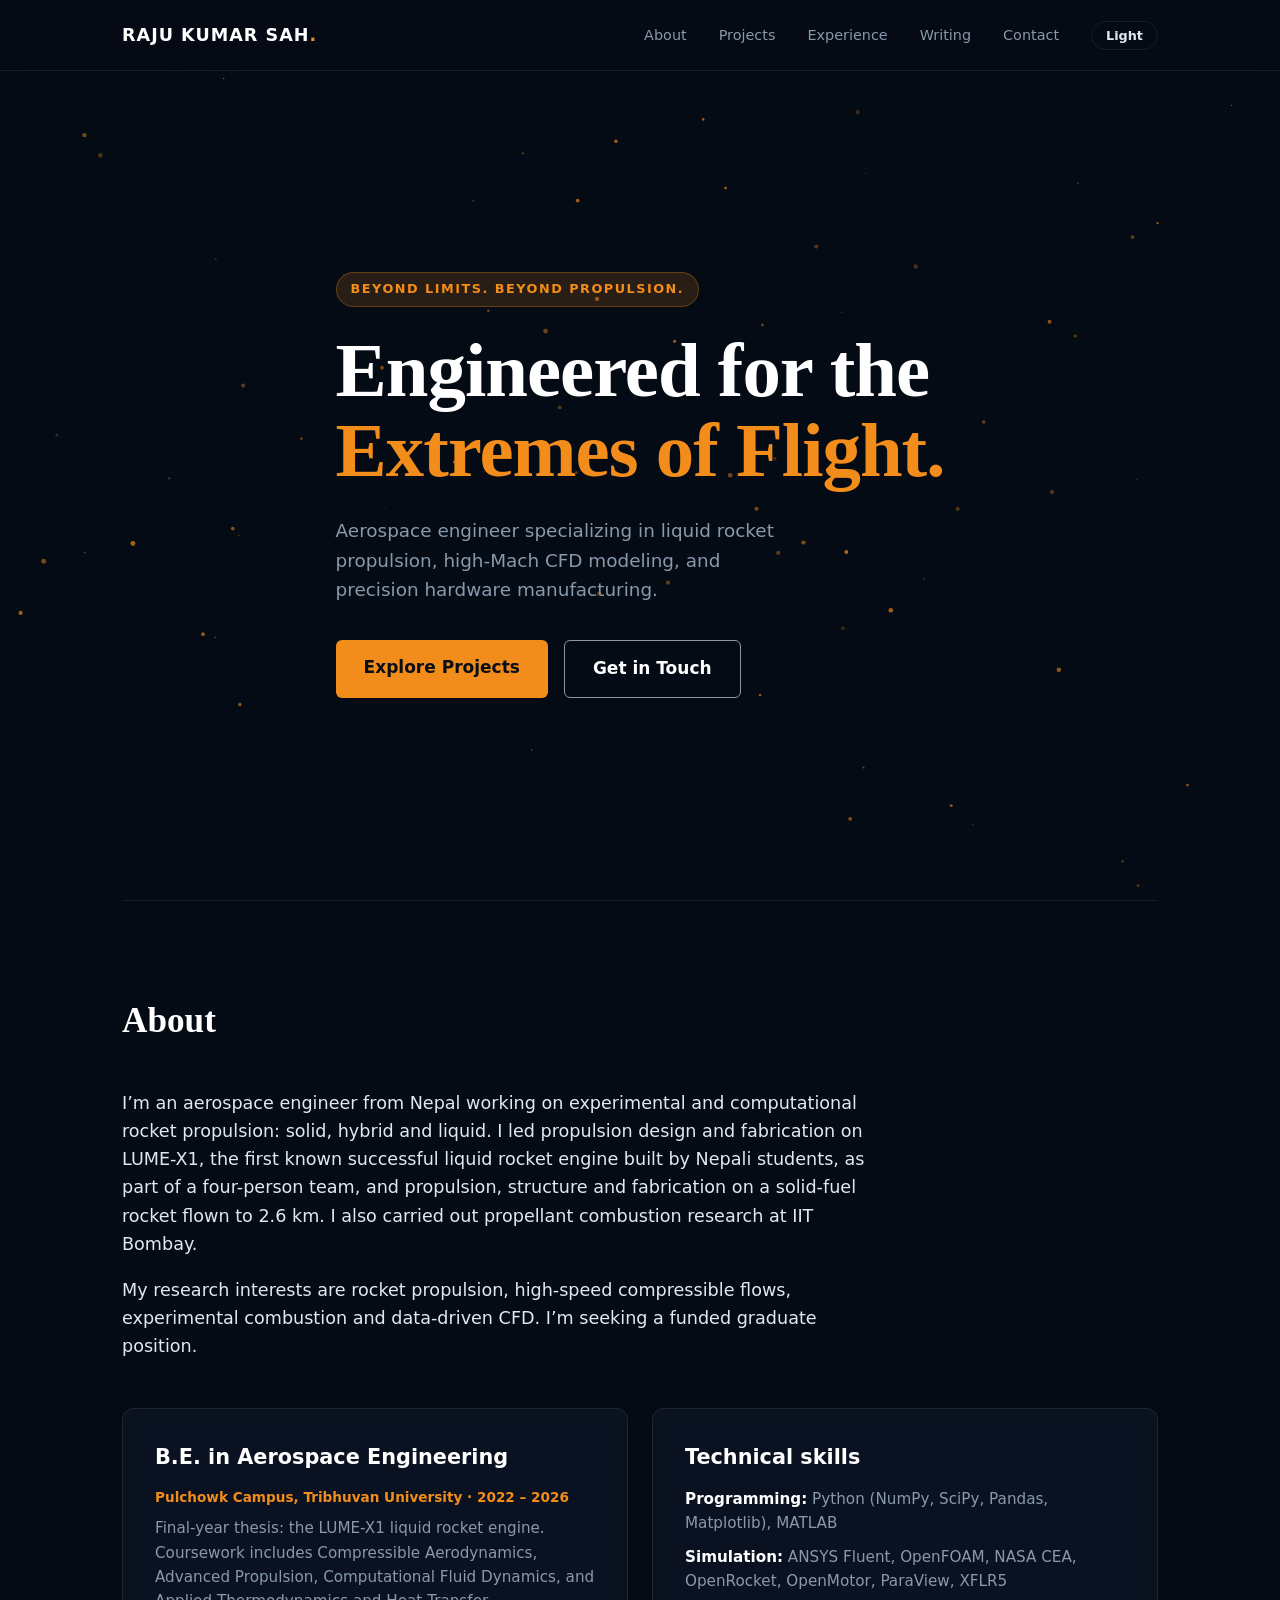
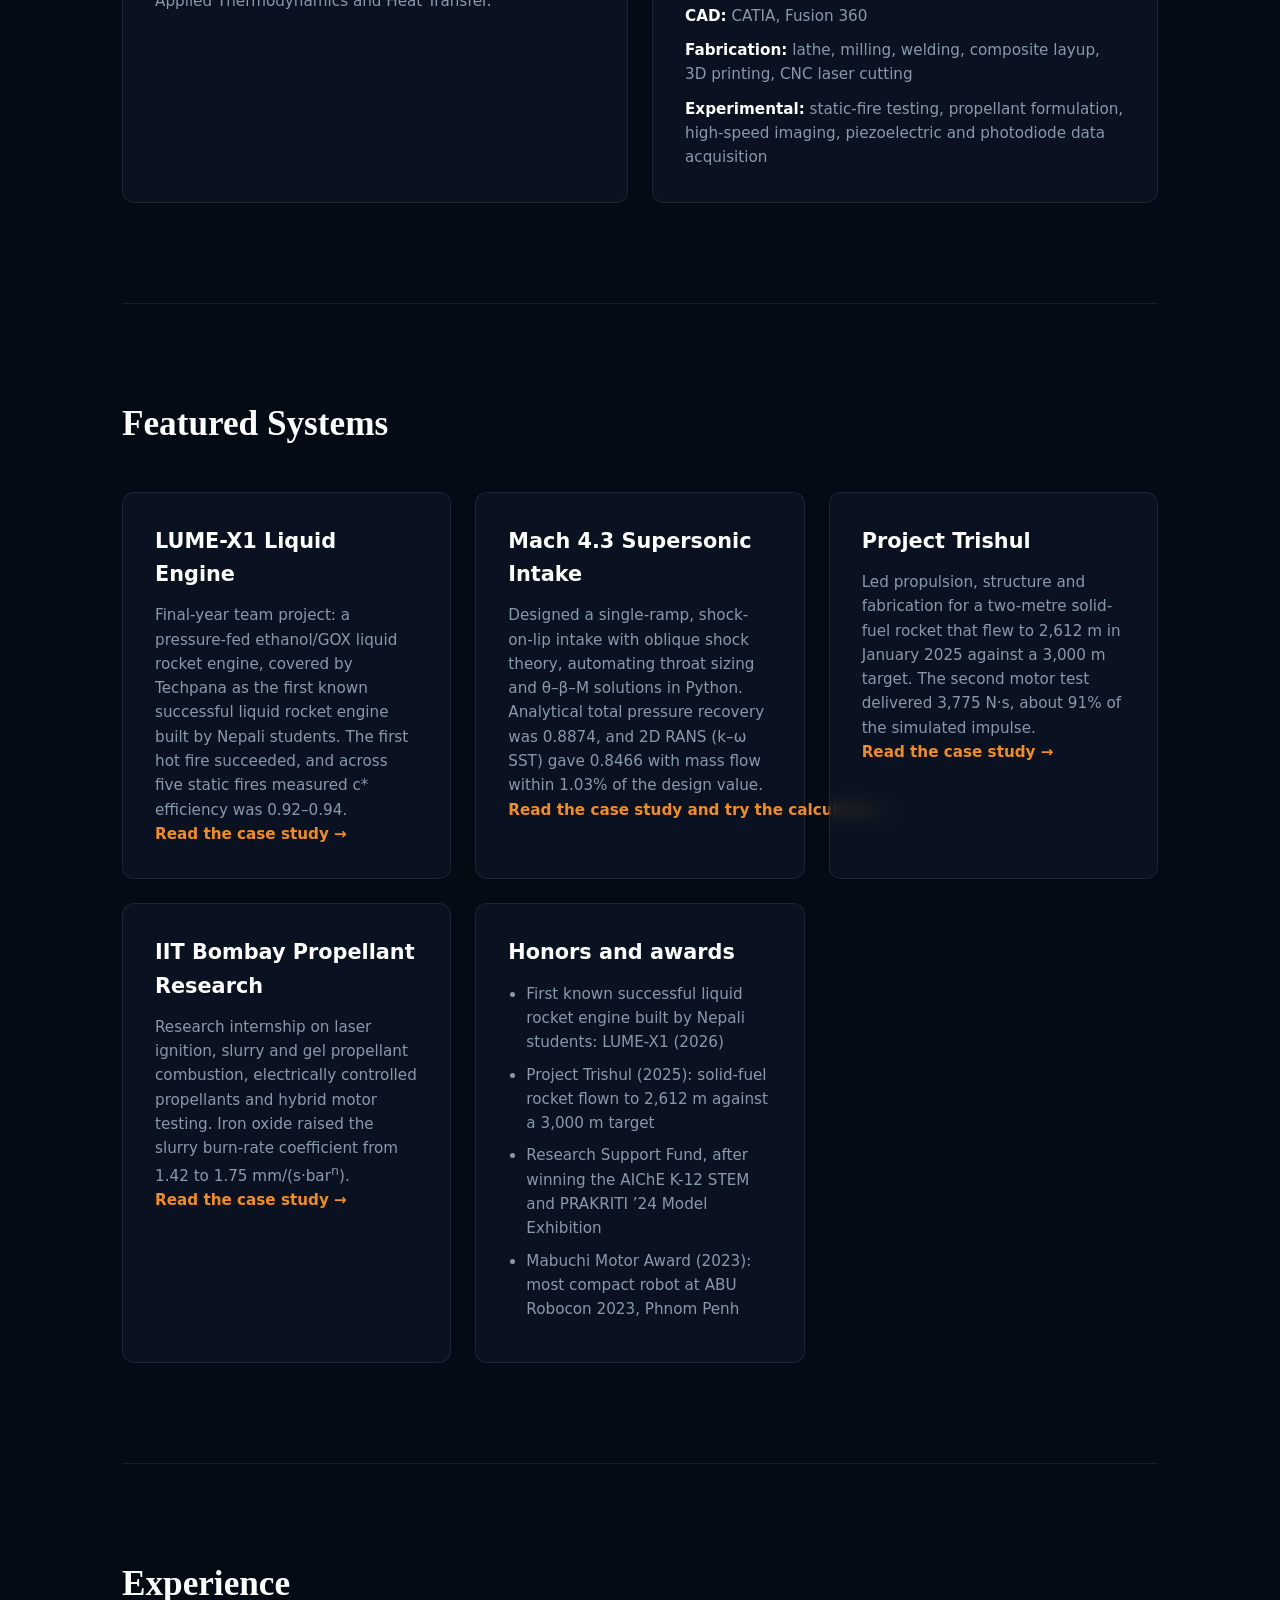
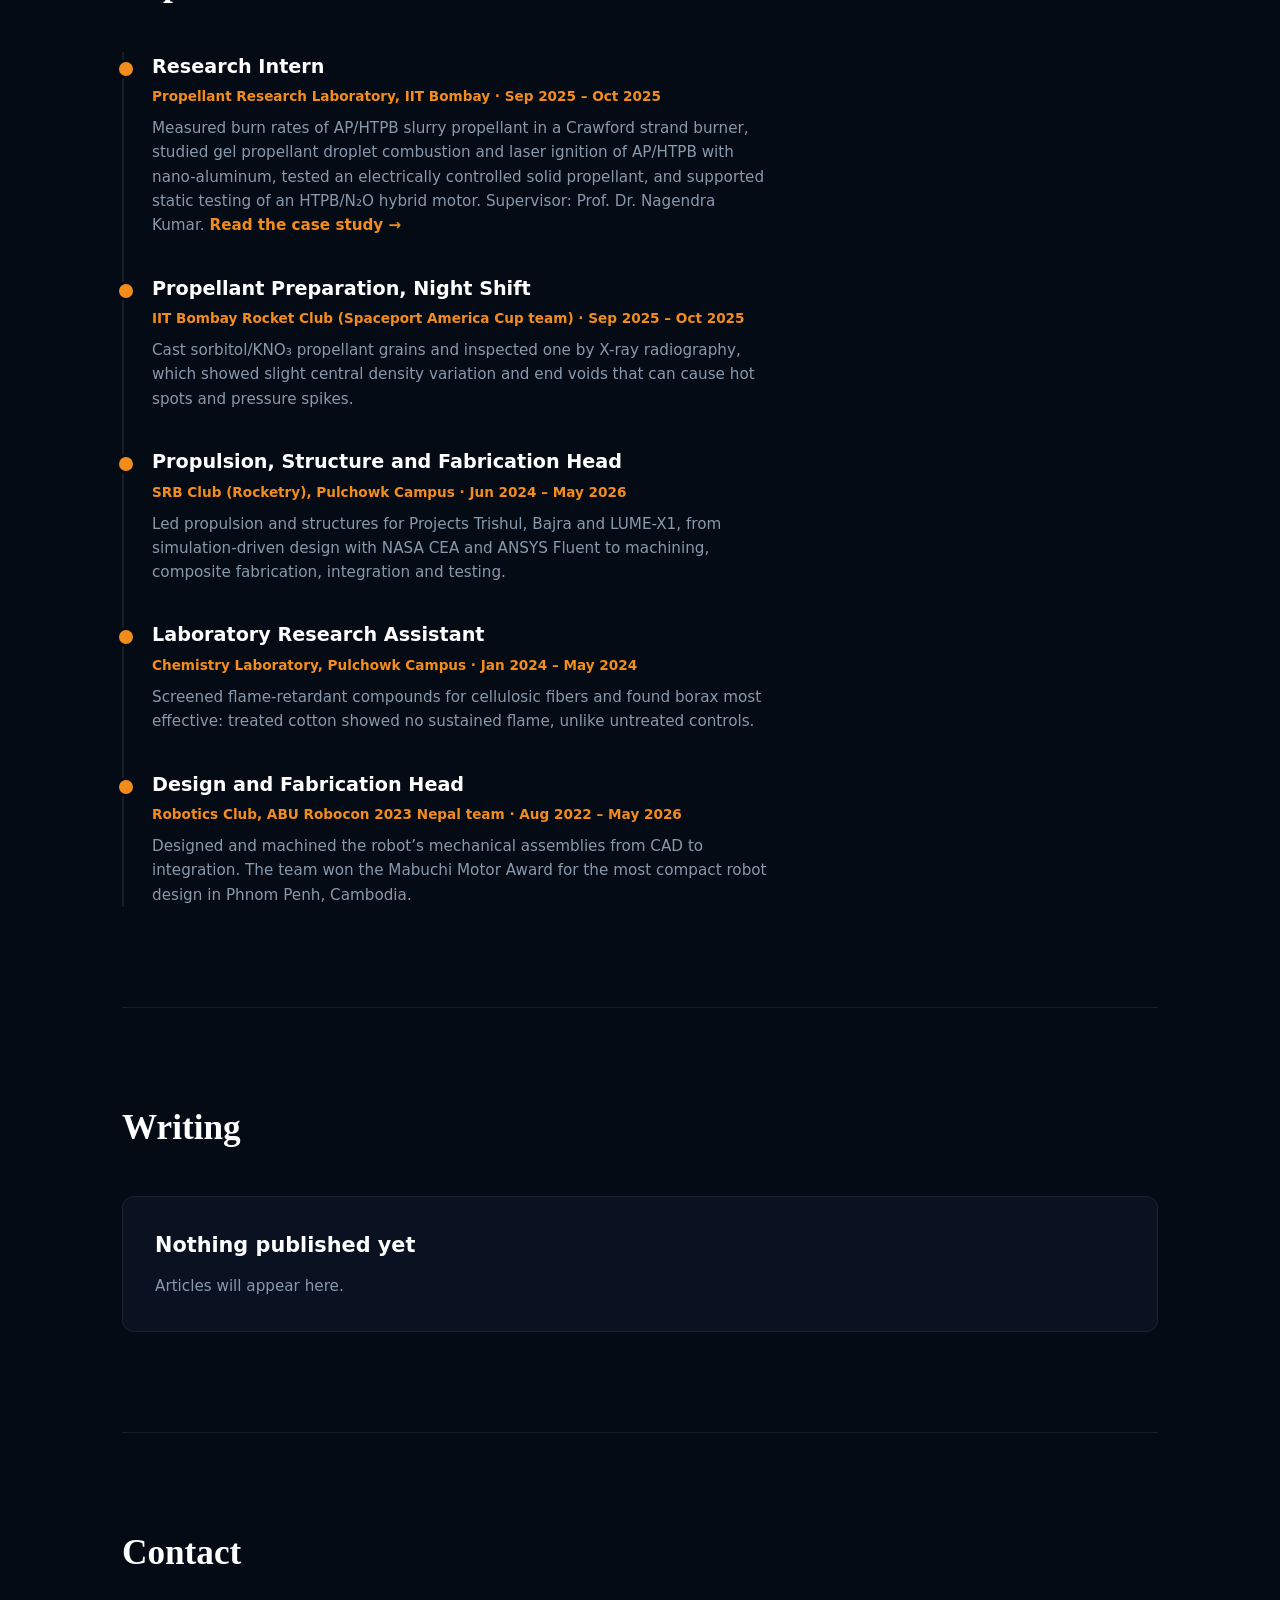
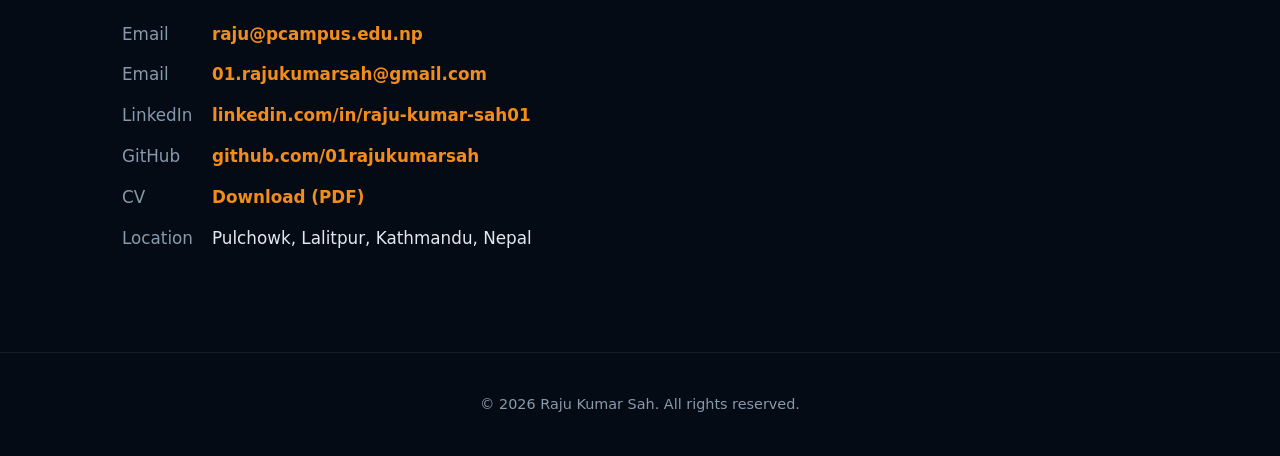
==== index.html @ 4e1aa890 "Add files via upload new files" ====
<!DOCTYPE html>
<html lang="en" data-theme="dark">
<head>
<meta charset="UTF-8">
<meta name="viewport" content="width=device-width, initial-scale=1">
<title>Raju Kumar Sah | Aerospace Engineer</title>
<link rel="icon" type="image/png" href="/faviconn.png">
<link rel="stylesheet" href="/css/style.css">
</head>
<body>

  <!-- Background Dynamic Particle/Motion Simulation Canvas -->
  <canvas id="motion-canvas"></canvas>

  <nav>
    <div class="wrap">
      <a href="#" class="logo">RAJU KUMAR SAH<span>.</span></a>
      <div class="nav-right">
        <ul class="navlinks">
          <li><a href="#about">About</a></li>
          <li><a href="#projects">Projects</a></li>
          <li><a href="#experience">Experience</a></li>
          <li><a href="#writing">Writing</a></li>
          <li><a href="#contact">Contact</a></li>
        </ul>
        <button class="theme-btn" id="theme-btn" type="button" aria-label="Switch to light mode">Light</button>
      </div>
    </div>
  </nav>

  <header class="hero">
    <div class="wrap">
      <div class="hero-content">
        <div class="badge">Beyond Limits. Beyond Propulsion.</div>
        <h1>Engineered for the <span>Extremes of Flight.</span></h1>
        <p>Aerospace engineer specializing in liquid rocket propulsion, high-Mach CFD modeling, and precision hardware manufacturing.</p>
        <div class="btn-group">
          <a href="#projects" class="btn primary">Explore Projects</a>
          <a href="#contact" class="btn outline">Get in Touch</a>
        </div>
      </div>
    </div>
  </header>

  <main class="wrap">

    <section id="about">
      <h2>About</h2>
      <div class="about-text">
        <p>I’m an aerospace engineer from Nepal working on experimental and computational rocket propulsion: solid, hybrid and liquid. I led propulsion design and fabrication on LUME-X1, the first known successful liquid rocket engine built by Nepali students, as part of a four-person team, and propulsion, structure and fabrication on a solid-fuel rocket flown to 2.6 km. I also carried out propellant combustion research at IIT Bombay.</p>
        <p>My research interests are rocket propulsion, high-speed compressible flows, experimental combustion and data-driven CFD. I’m seeking a funded graduate position.</p>
      </div>
      <div class="grid">
        <div class="card">
          <h3>B.E. in Aerospace Engineering</h3>
          <span class="meta">Pulchowk Campus, Tribhuvan University · 2022 – 2026</span>
          <p>Final-year thesis: the LUME-X1 liquid rocket engine. Coursework includes Compressible Aerodynamics, Advanced Propulsion, Computational Fluid Dynamics, and Applied Thermodynamics and Heat Transfer.</p>
        </div>
        <div class="card stack">
          <h3>Technical skills</h3>
          <p><strong>Programming:</strong> Python (NumPy, SciPy, Pandas, Matplotlib), MATLAB</p>
          <p><strong>Simulation:</strong> ANSYS Fluent, OpenFOAM, NASA CEA, OpenRocket, OpenMotor, ParaView, XFLR5</p>
          <p><strong>CAD:</strong> CATIA, Fusion 360</p>
          <p><strong>Fabrication:</strong> lathe, milling, welding, composite layup, 3D printing, CNC laser cutting</p>
          <p><strong>Experimental:</strong> static-fire testing, propellant formulation, high-speed imaging, piezoelectric and photodiode data acquisition</p>
        </div>
      </div>
    </section>

    <section id="projects">
      <h2>Featured Systems</h2>
      <div class="grid">
        <div class="card">
          <h3>LUME-X1 Liquid Engine</h3>
          <p>Final-year team project: a pressure-fed ethanol/GOX liquid rocket engine, covered by Techpana as the first known successful liquid rocket engine built by Nepali students. The first hot fire succeeded, and across five static fires measured c* efficiency was 0.92–0.94. <a class="more" href="/work/lume-x1.html">Read the case study →</a></p>
        </div>
        <div class="card">
          <h3>Mach 4.3 Supersonic Intake</h3>
          <p>Designed a single-ramp, shock-on-lip intake with oblique shock theory, automating throat sizing and θ–β–M solutions in Python. Analytical total pressure recovery was 0.8874, and 2D RANS (k–ω SST) gave 0.8466 with mass flow within 1.03% of the design value. <a class="more" href="/work/mach43-intake.html">Read the case study and try the calculator →</a></p>
        </div>
        <div class="card">
          <h3>Project Trishul</h3>
          <p>Led propulsion, structure and fabrication for a two-metre solid-fuel rocket that flew to 2,612 m in January 2025 against a 3,000 m target. The second motor test delivered 3,775 N·s, about 91% of the simulated impulse. <a class="more" href="/work/trishul.html">Read the case study →</a></p>
        </div>
        <div class="card">
          <h3>IIT Bombay Propellant Research</h3>
          <p>Research internship on laser ignition, slurry and gel propellant combustion, electrically controlled propellants and hybrid motor testing. Iron oxide raised the slurry burn-rate coefficient from 1.42 to 1.75 mm/(s·bar<sup>n</sup>). <a class="more" href="/work/iit-bombay.html">Read the case study →</a></p>
        </div>
        <div class="card">
          <h3>Honors and awards</h3>
          <ul class="award-list">
            <li>First known successful liquid rocket engine built by Nepali students: LUME-X1 (2026)</li>
            <li>Project Trishul (2025): solid-fuel rocket flown to 2,612 m against a 3,000 m target</li>
            <li>Research Support Fund, after winning the AIChE K-12 STEM and PRAKRITI ’24 Model Exhibition</li>
            <li>Mabuchi Motor Award (2023): most compact robot at ABU Robocon 2023, Phnom Penh</li>
          </ul>
        </div>
      </div>
    </section>

    <section id="experience">
      <h2>Experience</h2>
      <ul class="timeline">
        <li>
          <h3>Research Intern</h3>
          <span class="meta">Propellant Research Laboratory, IIT Bombay · Sep 2025 – Oct 2025</span>
          <p>Measured burn rates of AP/HTPB slurry propellant in a Crawford strand burner, studied gel propellant droplet combustion and laser ignition of AP/HTPB with nano-aluminum, tested an electrically controlled solid propellant, and supported static testing of an HTPB/N₂O hybrid motor. Supervisor: Prof. Dr. Nagendra Kumar. <a class="more" href="/work/iit-bombay.html">Read the case study →</a></p>
        </li>
        <li>
          <h3>Propellant Preparation, Night Shift</h3>
          <span class="meta">IIT Bombay Rocket Club (Spaceport America Cup team) · Sep 2025 – Oct 2025</span>
          <p>Cast sorbitol/KNO₃ propellant grains and inspected one by X-ray radiography, which showed slight central density variation and end voids that can cause hot spots and pressure spikes.</p>
        </li>
        <li>
          <h3>Propulsion, Structure and Fabrication Head</h3>
          <span class="meta">SRB Club (Rocketry), Pulchowk Campus · Jun 2024 – May 2026</span>
          <p>Led propulsion and structures for Projects Trishul, Bajra and LUME-X1, from simulation-driven design with NASA CEA and ANSYS Fluent to machining, composite fabrication, integration and testing.</p>
        </li>
        <li>
          <h3>Laboratory Research Assistant</h3>
          <span class="meta">Chemistry Laboratory, Pulchowk Campus · Jan 2024 – May 2024</span>
          <p>Screened flame-retardant compounds for cellulosic fibers and found borax most effective: treated cotton showed no sustained flame, unlike untreated controls.</p>
        </li>
        <li>
          <h3>Design and Fabrication Head</h3>
          <span class="meta">Robotics Club, ABU Robocon 2023 Nepal team · Aug 2022 – May 2026</span>
          <p>Designed and machined the robot’s mechanical assemblies from CAD to integration. The team won the Mabuchi Motor Award for the most compact robot design in Phnom Penh, Cambodia.</p>
        </li>
      </ul>
    </section>

    <section id="writing">
      <h2>Writing</h2>
      <div class="grid">
        <div class="card">
          <h3>Nothing published yet</h3>
          <p>Articles will appear here.</p>
        </div>
      </div>
    </section>

    <section id="contact">
      <h2>Contact</h2>
      <ul class="contact-list">
        <li><span>Email</span><a href="mailto:raju@pcampus.edu.np">raju@pcampus.edu.np</a></li>
        <li><span>Email</span><a href="mailto:01.rajukumarsah@gmail.com">01.rajukumarsah@gmail.com</a></li>
        <li><span>LinkedIn</span><a href="https://www.linkedin.com/in/raju-kumar-sah01" target="_blank" rel="noopener">linkedin.com/in/raju-kumar-sah01</a></li>
        <li><span>GitHub</span><a href="https://github.com/01rajukumarsah" target="_blank" rel="noopener">github.com/01rajukumarsah</a></li>
        <li><span>CV</span><a href="/assets/Raju-Kumar-Sah-CV.pdf" target="_blank" rel="noopener">Download (PDF)</a></li>
        <li><span>Location</span>Pulchowk, Lalitpur, Kathmandu, Nepal</li>
      </ul>
    </section>
  </main>

  <footer>
    <div class="wrap">&copy; 2026 Raju Kumar Sah. All rights reserved.</div>
  </footer>

  <script src="/js/site.js"></script>
</body>
</html>
---- css/style.css ----
:root {
    --bg: #050b14;
    --nav-bg: rgba(5, 11, 20, 0.8);
    --card-bg: rgba(13, 22, 38, 0.75);
    --text: #e2e8f0;
    --head: #ffffff;
    --muted: #8899ac;
    --accent: #f28c1b;
    --blue: #1a75bc;
    --border: rgba(255, 255, 255, 0.08);
  }
  :root[data-theme="light"] {
    --bg: #f4f7fb;
    --nav-bg: rgba(244, 247, 251, 0.85);
    --card-bg: rgba(255, 255, 255, 0.85);
    --text: #1e293b;
    --head: #0b1220;
    --muted: #526071;
    --accent: #c76a00;
    --border: rgba(11, 18, 32, 0.12);
  }
  *{box-sizing:border-box}
  html{scroll-behavior:smooth}
  body{margin:0;background:var(--bg);color:var(--text);font:17px/1.6 system-ui,-apple-system,sans-serif;overflow-x:hidden;transition:background 0.3s,color 0.3s}

  /* Cinematic Motion Canvas Background */
  #motion-canvas {
    position: fixed;
    top: 0;
    left: 0;
    width: 100vw;
    height: 100vh;
    z-index: -1;
    pointer-events: none;
  }

  .wrap{max-width:1100px;margin:0 auto;padding:0 32px}

  /* Navigation */
  nav{position:fixed;top:0;left:0;right:0;z-index:100;background:var(--nav-bg);backdrop-filter:blur(12px);border-bottom:1px solid var(--border)}
  nav .wrap{display:flex;align-items:center;justify-content:space-between;height:70px}
  .logo{font-weight:800;letter-spacing:1px;color:var(--head);font-size:1.1rem;text-decoration:none}
  .logo span{color:var(--accent)}
  .nav-right{display:flex;align-items:center;gap:32px}
  .navlinks{display:flex;gap:32px;list-style:none;margin:0;padding:0}
  .navlinks a{color:var(--muted);text-decoration:none;font-size:.9rem;font-weight:500;transition:color 0.2s}
  .navlinks a:hover{color:var(--head)}
  .theme-btn{background:transparent;border:1px solid var(--border);color:var(--text);border-radius:20px;padding:6px 14px;font:600 .8rem system-ui,sans-serif;cursor:pointer;transition:border-color 0.2s}
  .theme-btn:hover{border-color:var(--accent)}
  a:focus-visible,button:focus-visible{outline:2px solid var(--accent);outline-offset:3px}

  /* Hero Section with Cinematic Motion */
  .hero{min-height:100vh;display:flex;align-items:center;position:relative;padding-top:70px}
  .hero-content{max-width:700px;z-index:2}
  .badge{display:inline-block;padding:6px 14px;background:rgba(242,140,27,0.15);color:var(--accent);border:1px solid rgba(242,140,27,0.3);border-radius:20px;font-size:0.8rem;font-weight:700;text-transform:uppercase;letter-spacing:1.5px;margin-bottom:24px;}
  .hero h1{font:800 clamp(2.8rem, 6vw, 5rem)/1.05 Georgia, serif;margin:0 0 24px;color:var(--head);letter-spacing:-1px}
  .hero h1 span{color:var(--accent);display:block}
  .hero p{color:var(--muted);font-size:1.15rem;margin:0 0 36px;max-width:38ch}

  .btn-group{display:flex;gap:16px;flex-wrap:wrap}
  .btn{padding:14px 28px;border-radius:6px;font-weight:600;text-decoration:none;transition:all 0.2s}
  .btn.primary{background:var(--accent);color:#0a0e17}
  .btn.primary:hover{background:#ff9f33;transform:translateY(-2px)}
  .btn.outline{border:1px solid var(--muted);color:var(--head)}
  .btn.outline:hover{border-color:var(--head);background:rgba(128,128,128,0.1)}

  /* Content Sections */
  section{padding:100px 0;border-top:1px solid var(--border)}
  h2{font:700 2.2rem Georgia,serif;margin:0 0 48px;color:var(--head)}

  .grid{display:grid;grid-template-columns:repeat(auto-fit,minmax(320px,1fr));gap:24px}
  .card{background:var(--card-bg);border:1px solid var(--border);border-radius:12px;padding:32px;backdrop-filter:blur(8px);transition:transform 0.3s, border-color 0.3s}
  .card:hover{transform:translateY(-4px);border-color:rgba(242,140,27,0.4)}
  .card h3{margin:0 0 12px;color:var(--head);font-size:1.3rem}
  .card p{color:var(--muted);margin:0;font-size:0.95rem}
  .card .meta{display:block;color:var(--accent);font-size:.85rem;font-weight:600;margin-bottom:8px}

  /* About */
  .about-text{max-width:68ch;font-size:1.1rem;color:var(--text)}
  .about-text p{margin:0 0 18px}

  /* Experience timeline */
  .timeline{list-style:none;margin:0;padding:0 0 0 28px;border-left:2px solid var(--border)}
  .timeline li{position:relative;padding:0 0 36px 0}
  .timeline li:last-child{padding-bottom:0}
  .timeline li::before{content:"";position:absolute;left:-36px;top:7px;width:14px;height:14px;border-radius:50%;background:var(--accent);border:3px solid var(--bg)}
  .timeline h3{margin:0 0 4px;color:var(--head);font-size:1.2rem}
  .timeline .meta{display:block;color:var(--accent);font-size:.85rem;font-weight:600;margin-bottom:8px}
  .timeline p{margin:0;color:var(--muted);font-size:.95rem;max-width:64ch}

  .stack p{margin:0 0 10px}
  .stack p:last-child{margin-bottom:0}
  .stack strong{color:var(--head);font-weight:600}
  .award-list{margin:0;padding:0 0 0 18px;color:var(--muted);font-size:0.95rem}
  .award-list li{margin:0 0 8px}
  .about-text + .grid{margin-top:48px}

  /* Contact */
  .contact-list{list-style:none;margin:0;padding:0;display:grid;gap:14px;font-size:1.05rem}
  .contact-list span{display:inline-block;min-width:90px;color:var(--muted)}
  .contact-list a{color:var(--accent);text-decoration:none;font-weight:600}
  .contact-list a:hover{text-decoration:underline}

  footer{padding:40px 0;text-align:center;color:var(--muted);font-size:0.9rem;border-top:1px solid var(--border)}

  @media(max-width:768px){
    .navlinks{display:none}
    .nav-right{gap:0}
  }
  @media (prefers-reduced-motion: reduce){
    html{scroll-behavior:auto}
    .card,.btn{transition:none}
  }

  /* ---- Case-study pages ---- */
  .more{color:var(--accent);font-weight:600;text-decoration:none;white-space:nowrap}
  .more:hover{text-decoration:underline}
  .page{padding-top:110px;padding-bottom:40px}
  .crumb{display:inline-block;color:var(--muted);text-decoration:none;font-size:.9rem;margin-bottom:28px}
  .crumb:hover{color:var(--accent)}
  .page h1{font:800 clamp(2.4rem,5vw,3.8rem)/1.08 Georgia,serif;margin:0 0 16px;color:var(--head)}
  .lede{color:var(--muted);font-size:1.2rem;max-width:60ch;margin:0 0 20px}
  .claim{max-width:68ch;margin:0 0 28px}
  .claim a{color:var(--accent);font-weight:600}
  .stats{display:grid;grid-template-columns:repeat(auto-fit,minmax(170px,1fr));gap:16px;margin:36px 0 8px}
  .stat{background:var(--card-bg);border:1px solid var(--border);border-radius:12px;padding:20px}
  .stat b{display:block;font:700 1.9rem Georgia,serif;color:var(--accent)}
  .stat span{color:var(--muted);font-size:.88rem}
  .case section{padding:56px 0;border-top:1px solid var(--border)}
  .case h2{font-size:1.7rem;margin:0 0 20px}
  .prose{max-width:70ch}
  .prose p{margin:0 0 16px}
  .prose ul{margin:0 0 16px;padding-left:20px}
  .prose li{margin-bottom:6px}
  figure{margin:28px 0 0}
  figure img{width:100%;height:auto;display:block;border-radius:10px;border:1px solid var(--border);background:#fff}
  figcaption{color:var(--muted);font-size:.85rem;margin-top:8px}
  .figrow{display:grid;grid-template-columns:repeat(auto-fit,minmax(300px,1fr));gap:24px}
  table.data{width:100%;max-width:640px;border-collapse:collapse;font-size:.95rem;margin:8px 0 12px}
  .data th,.data td{text-align:left;padding:10px 12px;border-bottom:1px solid var(--border)}
  .data th{color:var(--head);font-weight:600}
  .data td{color:var(--text)}
  .note{color:var(--muted);font-size:.9rem;max-width:70ch}
  .btn-group + .note{margin-top:14px}
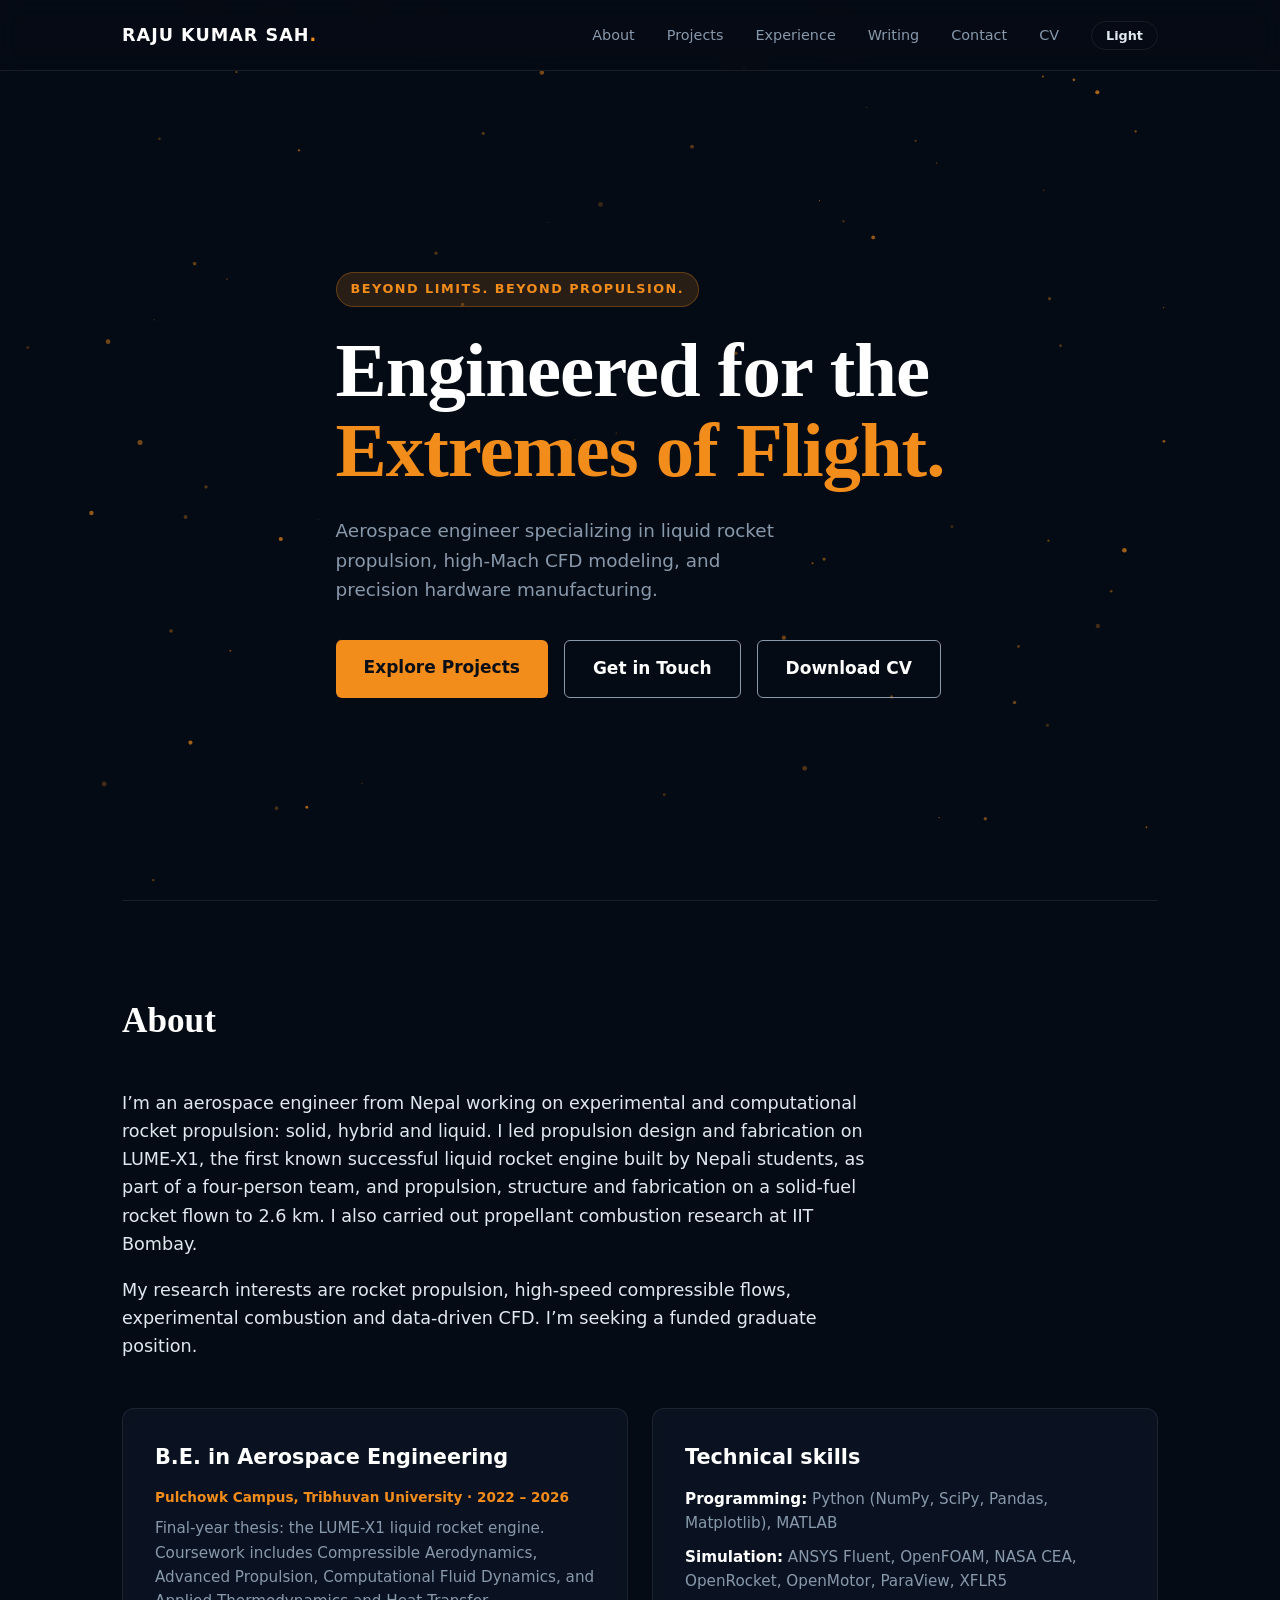
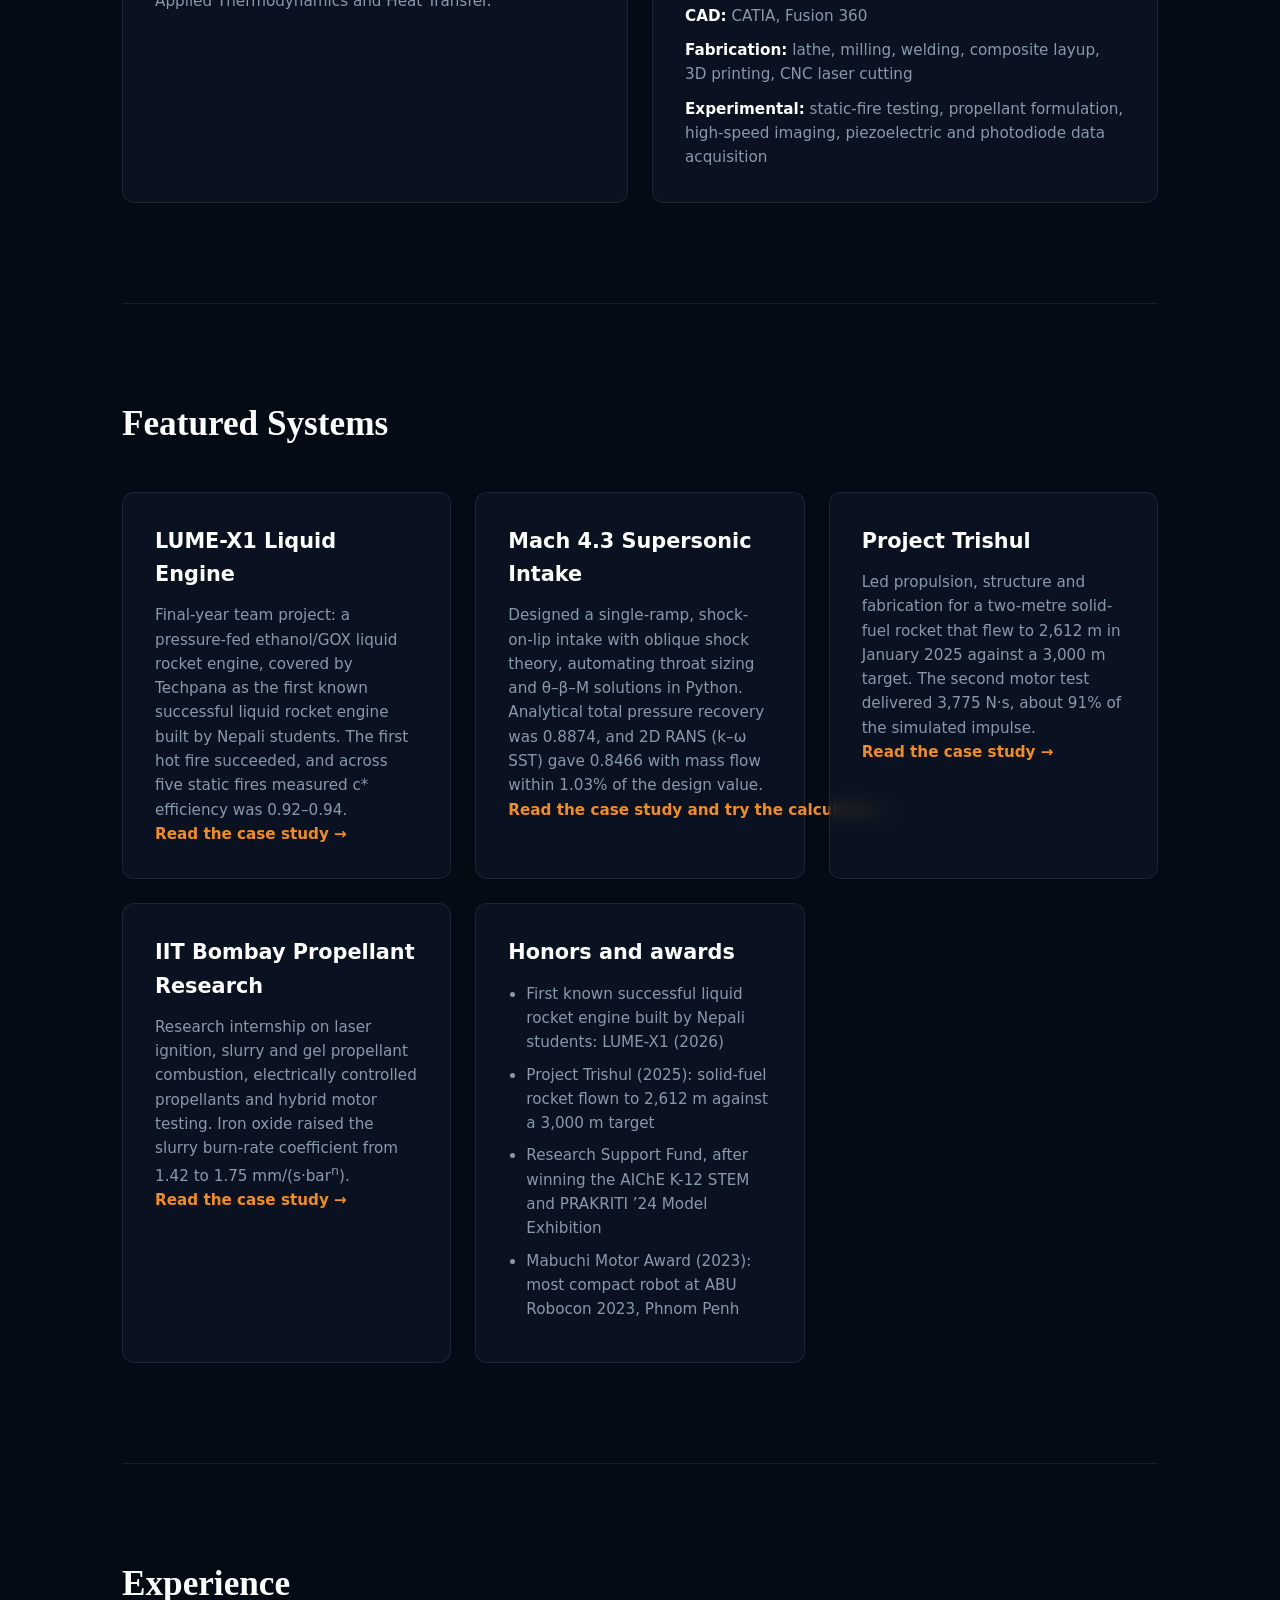
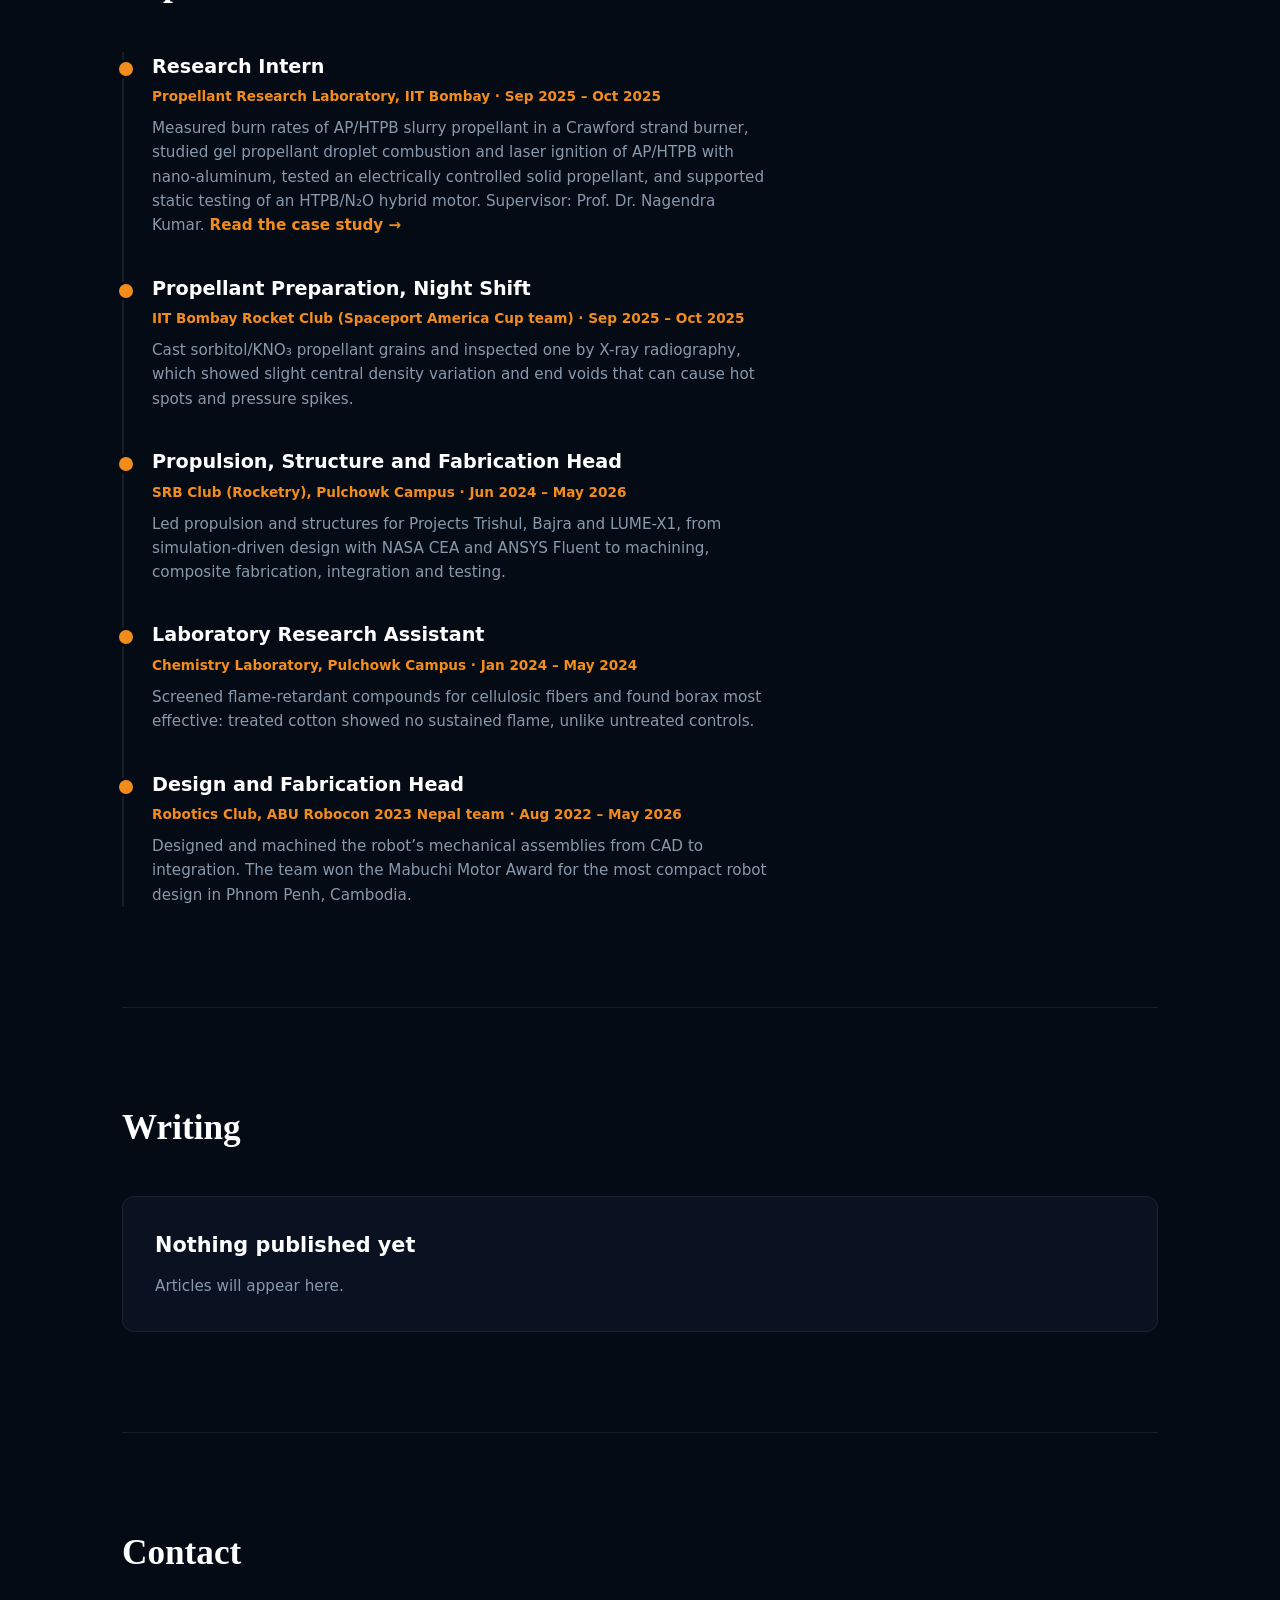
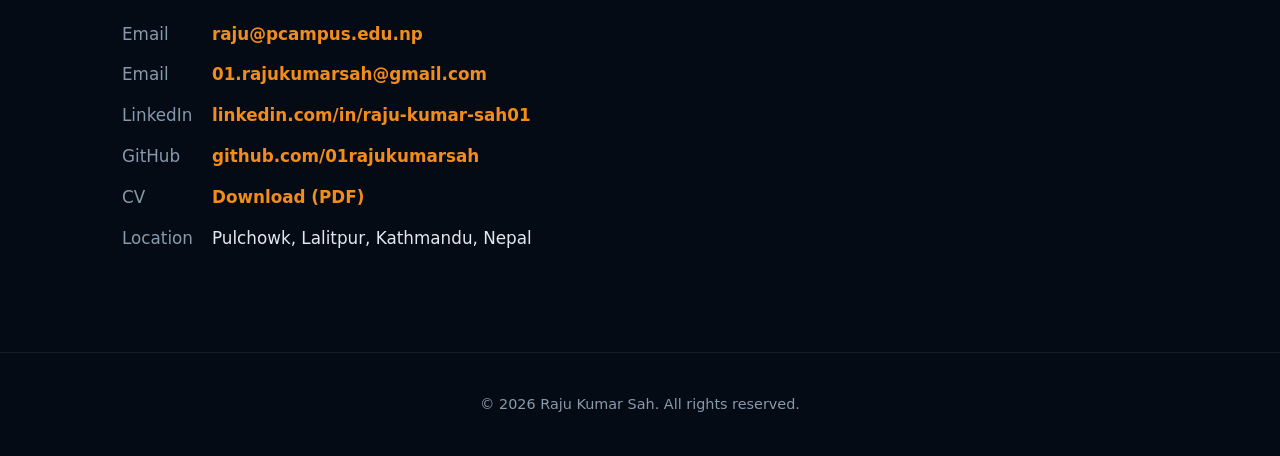
==== commit 4ec22967: "Add files via upload new update" ====
--- a/index.html
+++ b/index.html
@@ -22,6 +22,7 @@
           <li><a href="#experience">Experience</a></li>
           <li><a href="#writing">Writing</a></li>
           <li><a href="#contact">Contact</a></li>
+          <li><a href="/assets/Raju-Kumar-Sah-CV.pdf" target="_blank" rel="noopener">CV</a></li>
         </ul>
         <button class="theme-btn" id="theme-btn" type="button" aria-label="Switch to light mode">Light</button>
       </div>
@@ -37,6 +38,7 @@
         <div class="btn-group">
           <a href="#projects" class="btn primary">Explore Projects</a>
           <a href="#contact" class="btn outline">Get in Touch</a>
+          <a href="/assets/Raju-Kumar-Sah-CV.pdf" class="btn outline" target="_blank" rel="noopener">Download CV</a>
         </div>
       </div>
     </div>
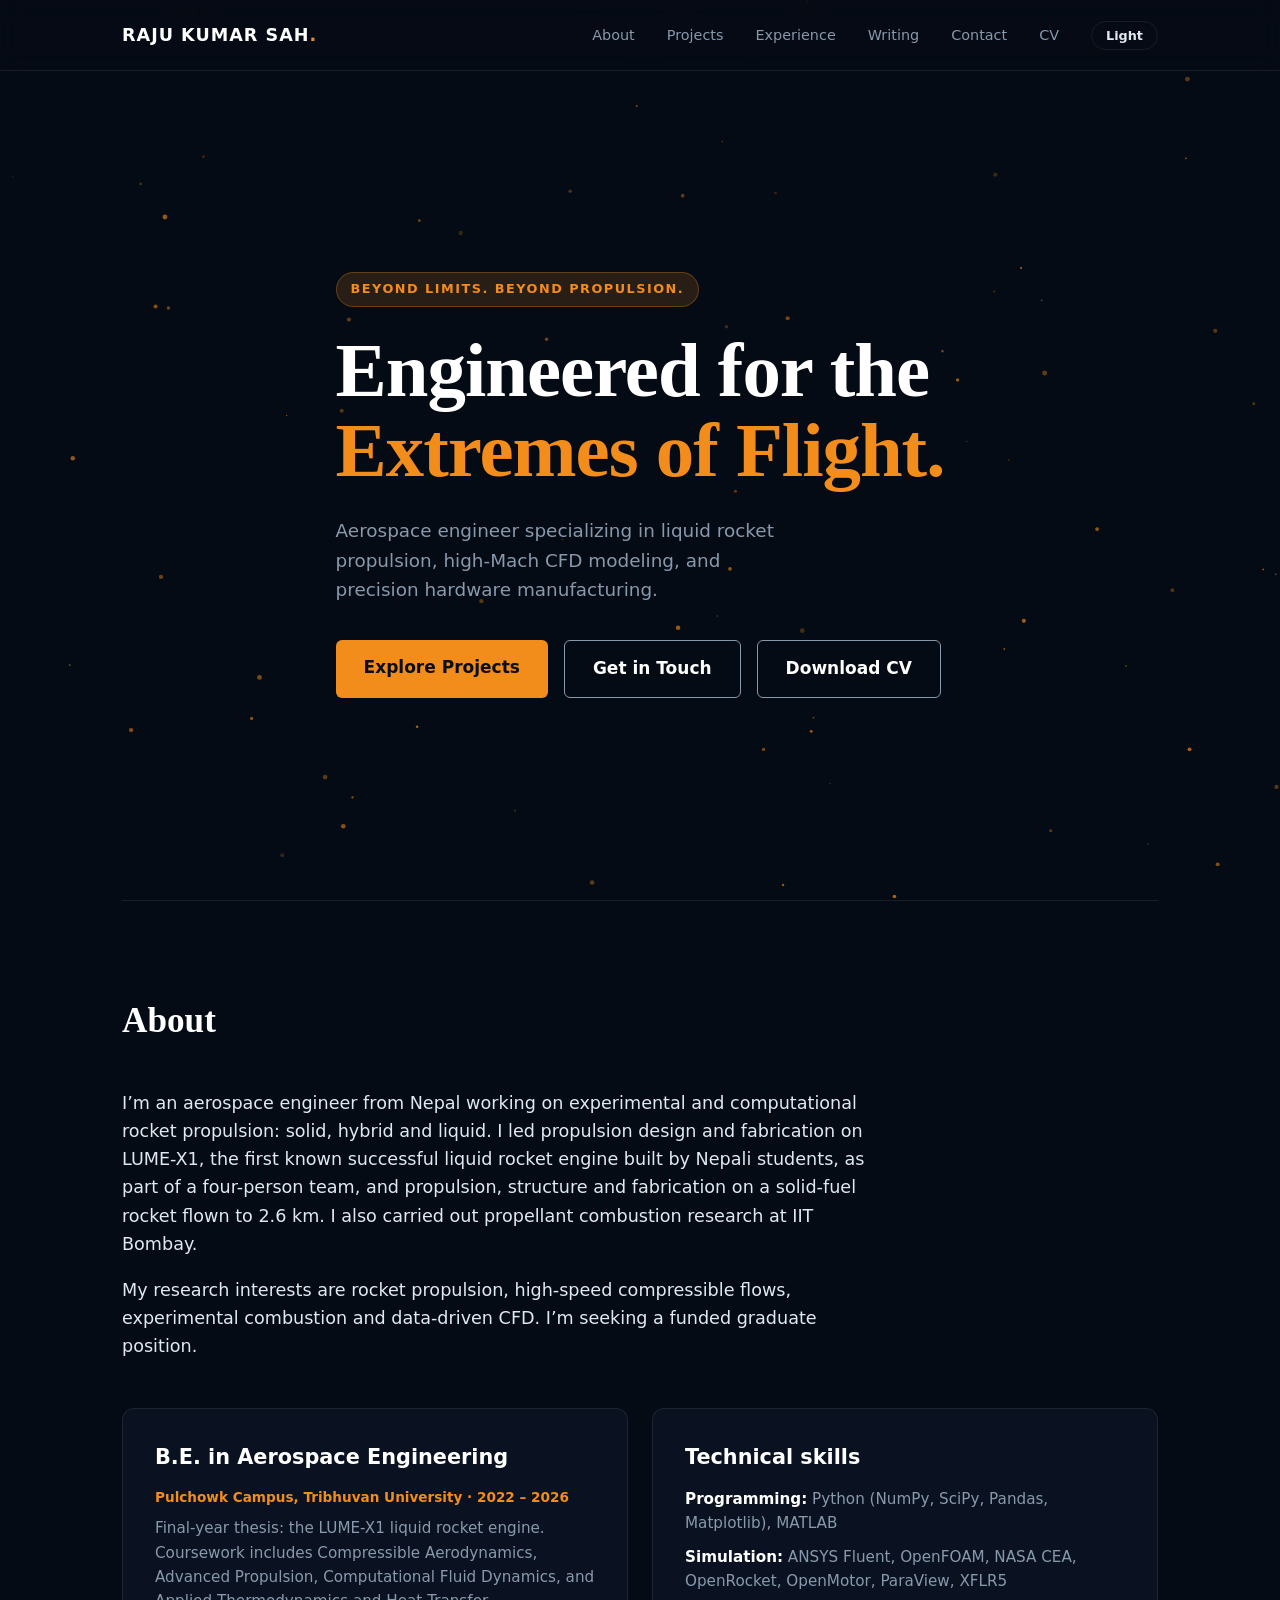
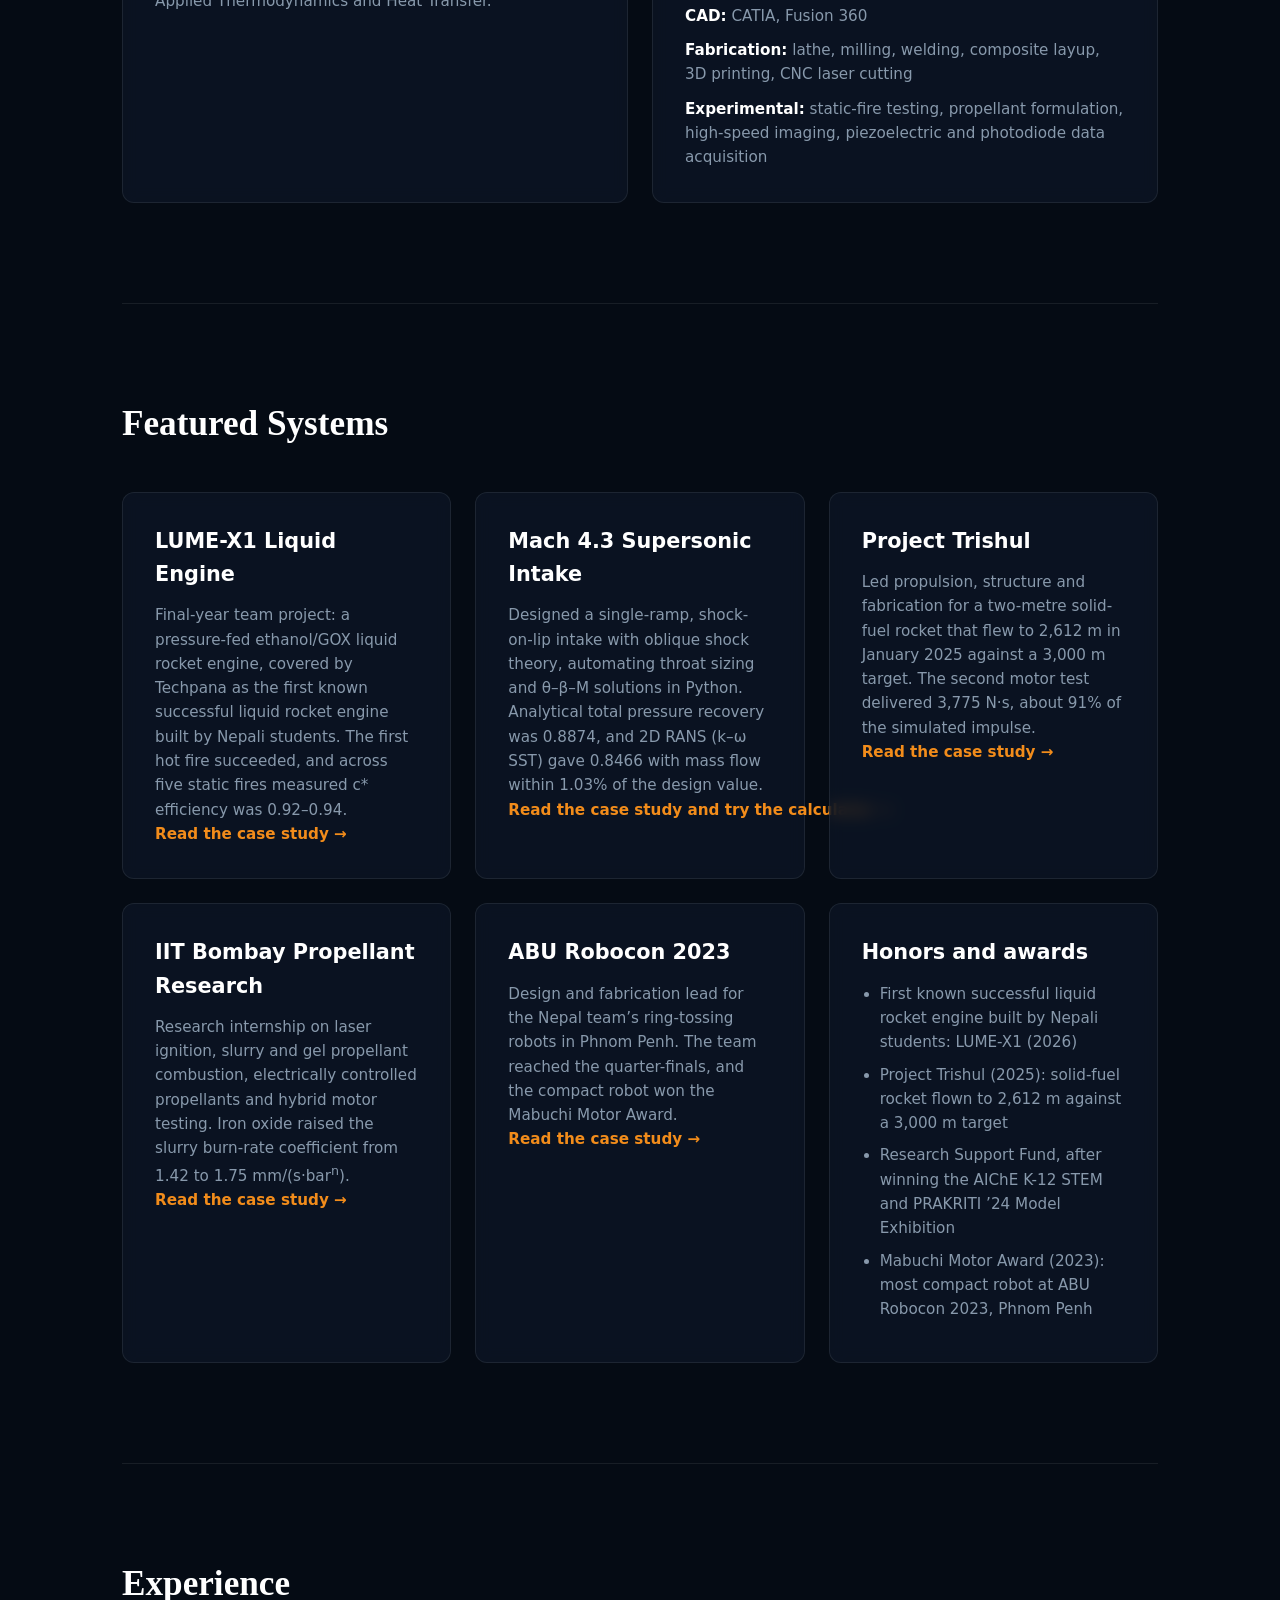
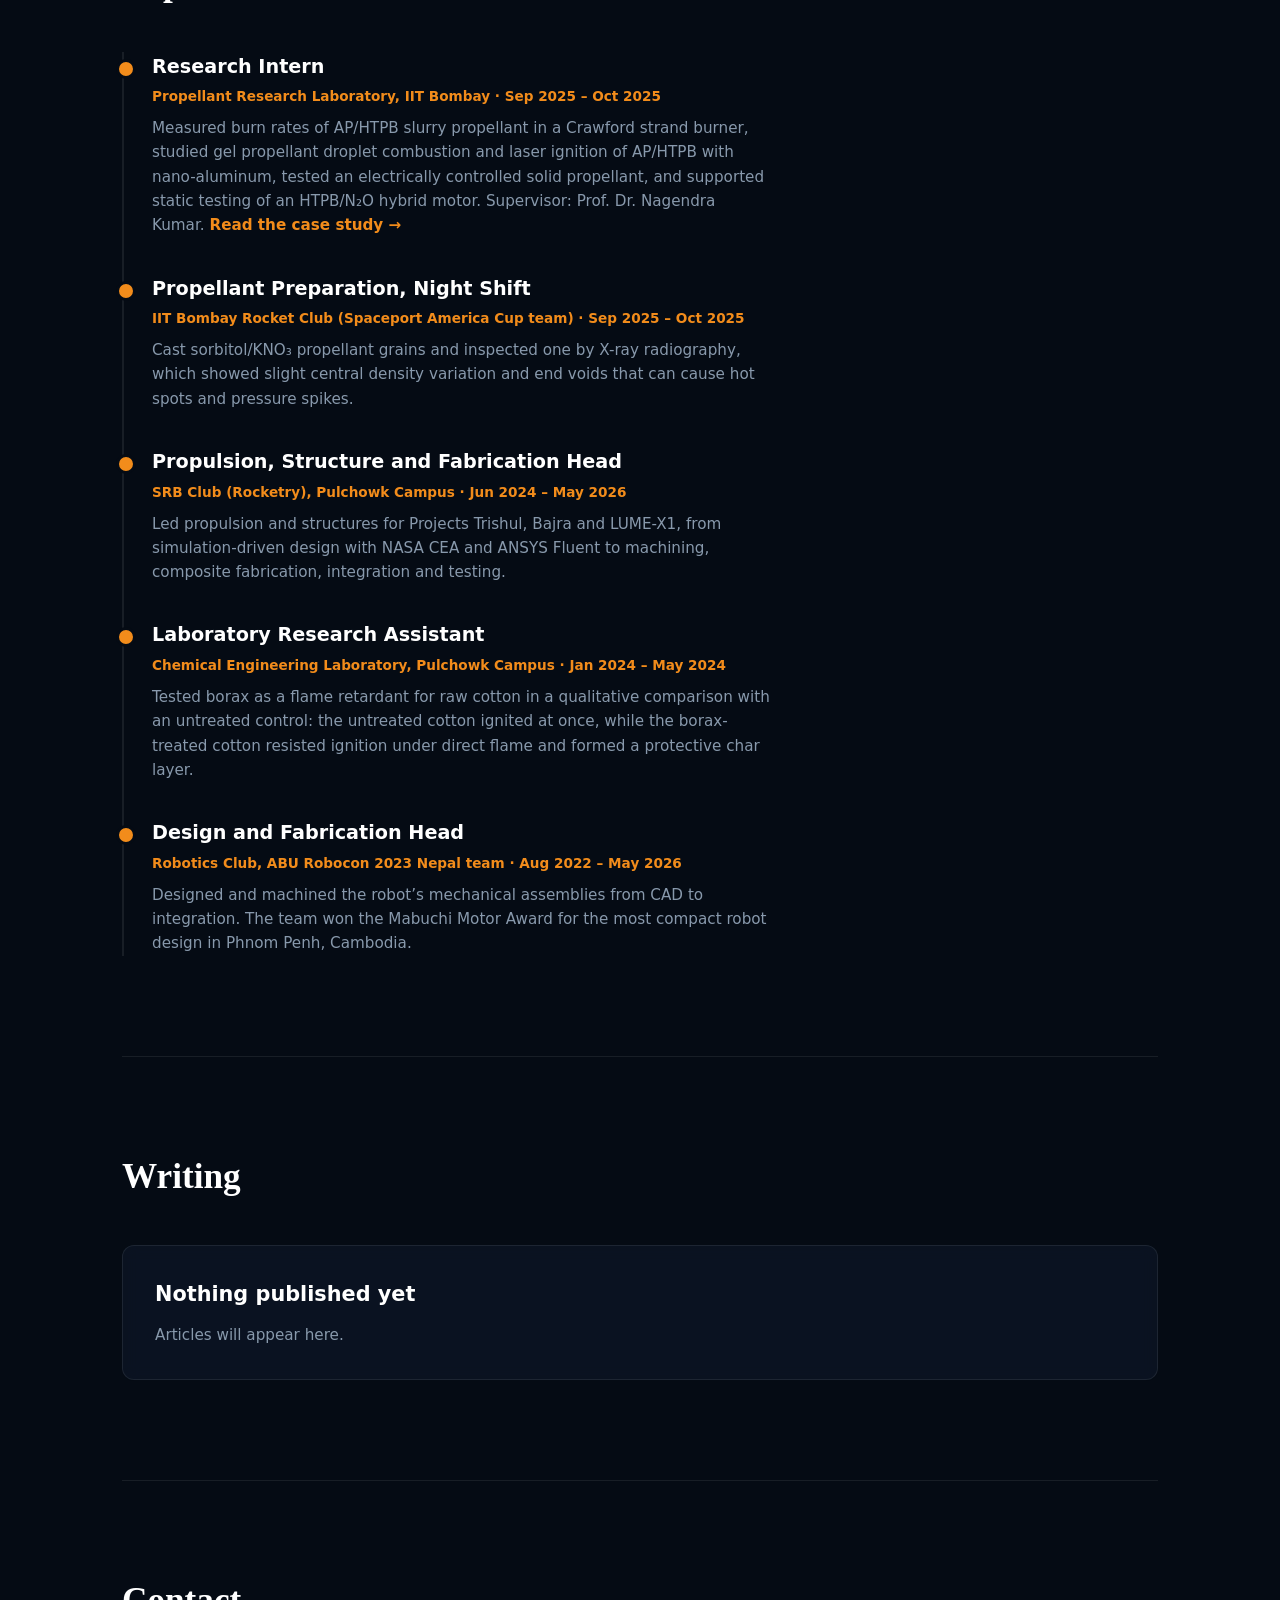
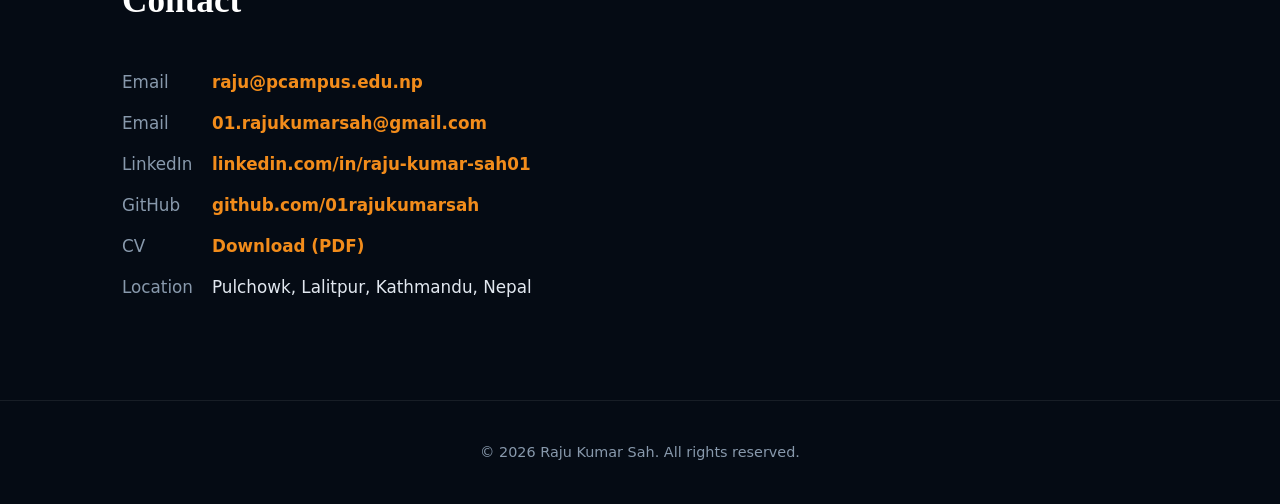
==== commit d4fd9156: "Add files via upload New files" ====
--- a/index.html
+++ b/index.html
@@ -89,6 +89,10 @@
           <p>Research internship on laser ignition, slurry and gel propellant combustion, electrically controlled propellants and hybrid motor testing. Iron oxide raised the slurry burn-rate coefficient from 1.42 to 1.75 mm/(s·bar<sup>n</sup>). <a class="more" href="/work/iit-bombay.html">Read the case study →</a></p>
         </div>
         <div class="card">
+          <h3>ABU Robocon 2023</h3>
+          <p>Design and fabrication lead for the Nepal team’s ring-tossing robots in Phnom Penh. The team reached the quarter-finals, and the compact robot won the Mabuchi Motor Award. <a class="more" href="/work/robocon-2023.html">Read the case study →</a></p>
+        </div>
+        <div class="card">
           <h3>Honors and awards</h3>
           <ul class="award-list">
             <li>First known successful liquid rocket engine built by Nepali students: LUME-X1 (2026)</li>
@@ -120,8 +124,8 @@
         </li>
         <li>
           <h3>Laboratory Research Assistant</h3>
-          <span class="meta">Chemistry Laboratory, Pulchowk Campus · Jan 2024 – May 2024</span>
-          <p>Screened flame-retardant compounds for cellulosic fibers and found borax most effective: treated cotton showed no sustained flame, unlike untreated controls.</p>
+          <span class="meta">Chemical Engineering Laboratory, Pulchowk Campus · Jan 2024 – May 2024</span>
+          <p>Tested borax as a flame retardant for raw cotton in a qualitative comparison with an untreated control: the untreated cotton ignited at once, while the borax-treated cotton resisted ignition under direct flame and formed a protective char layer.</p>
         </li>
         <li>
           <h3>Design and Fabrication Head</h3>
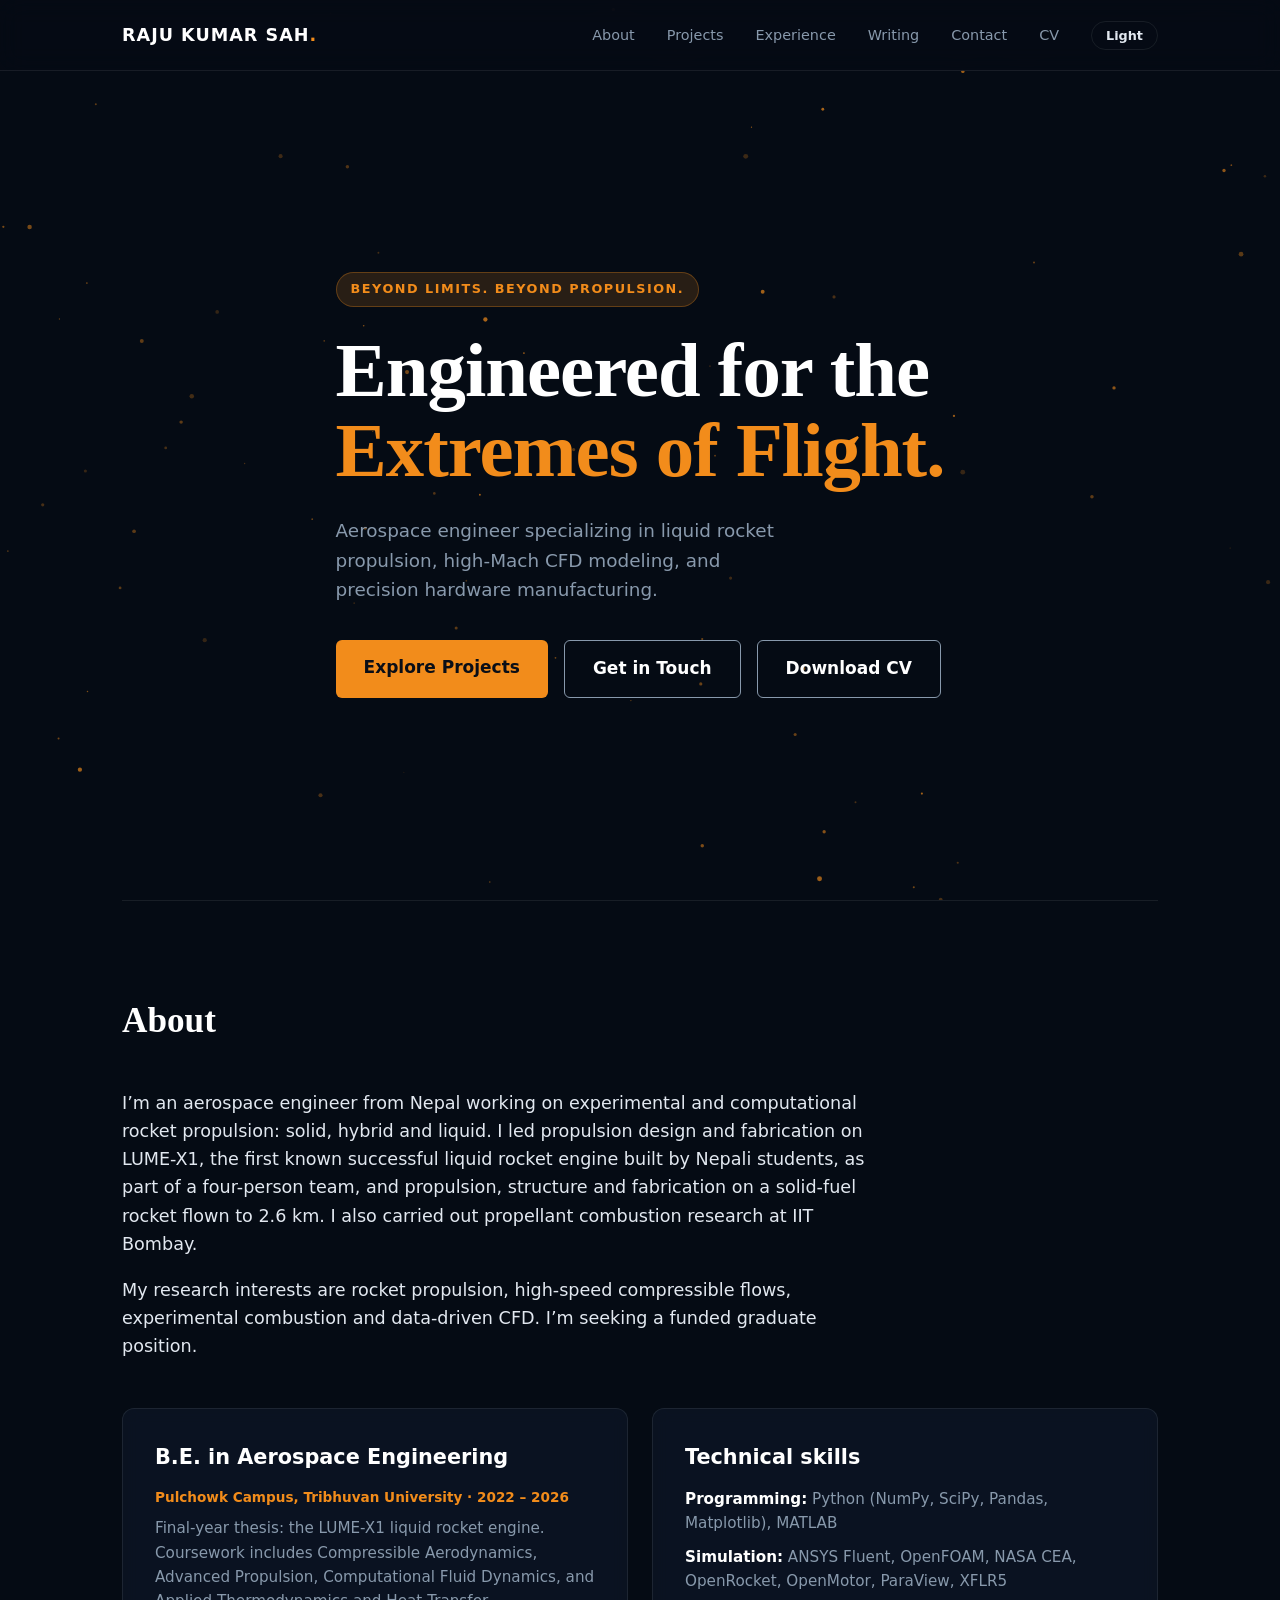
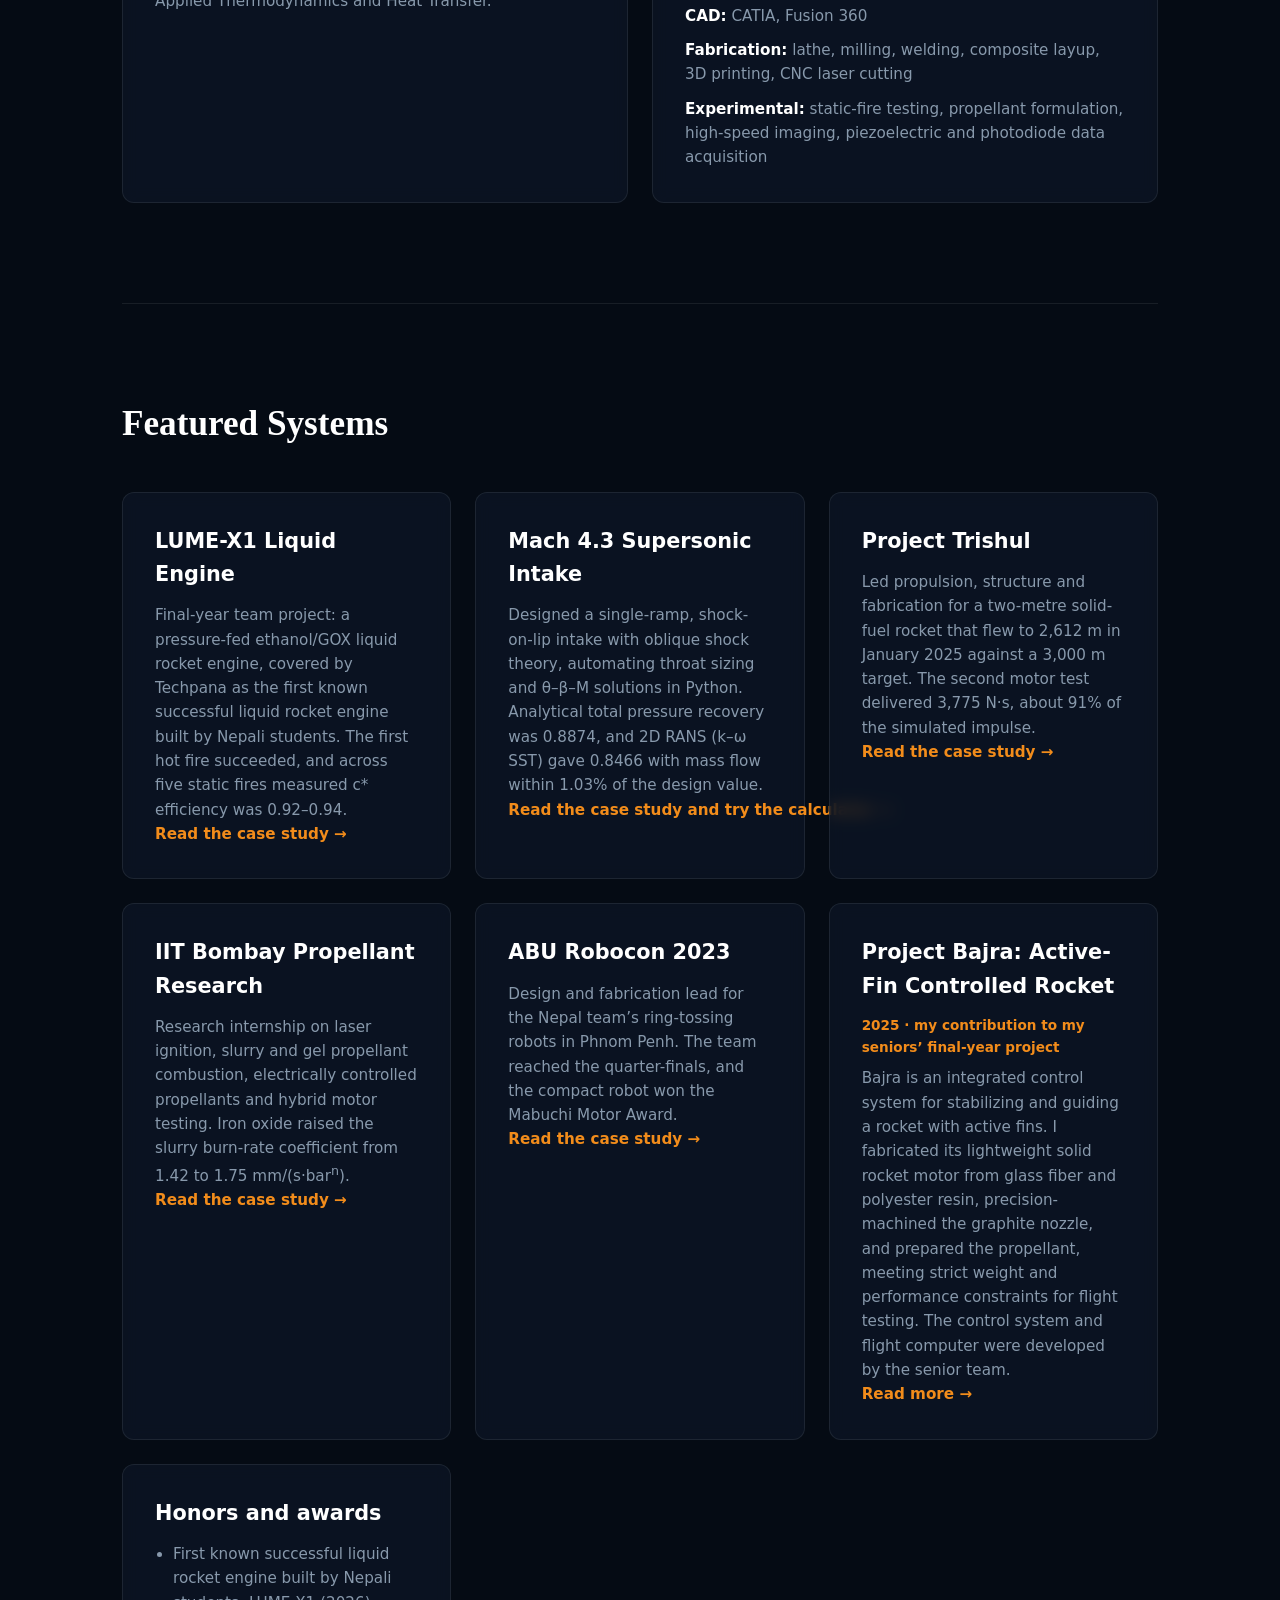
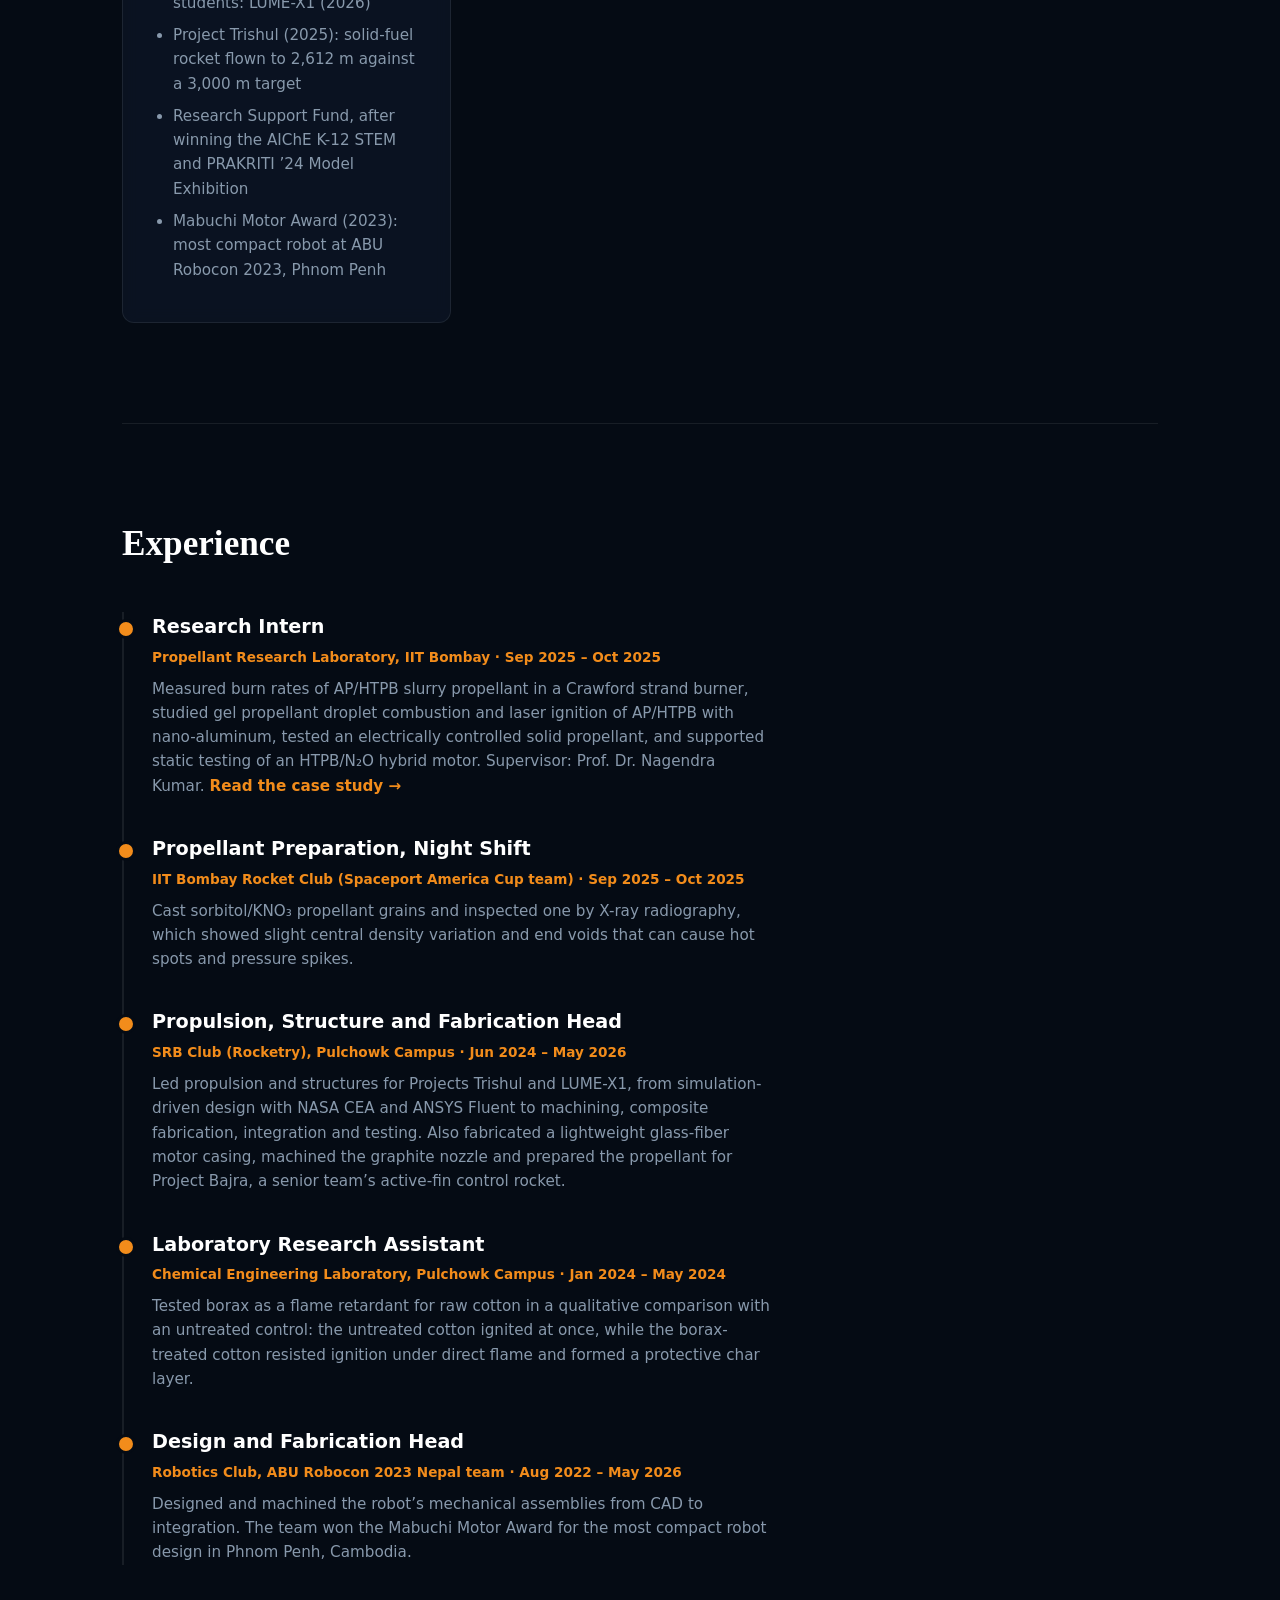
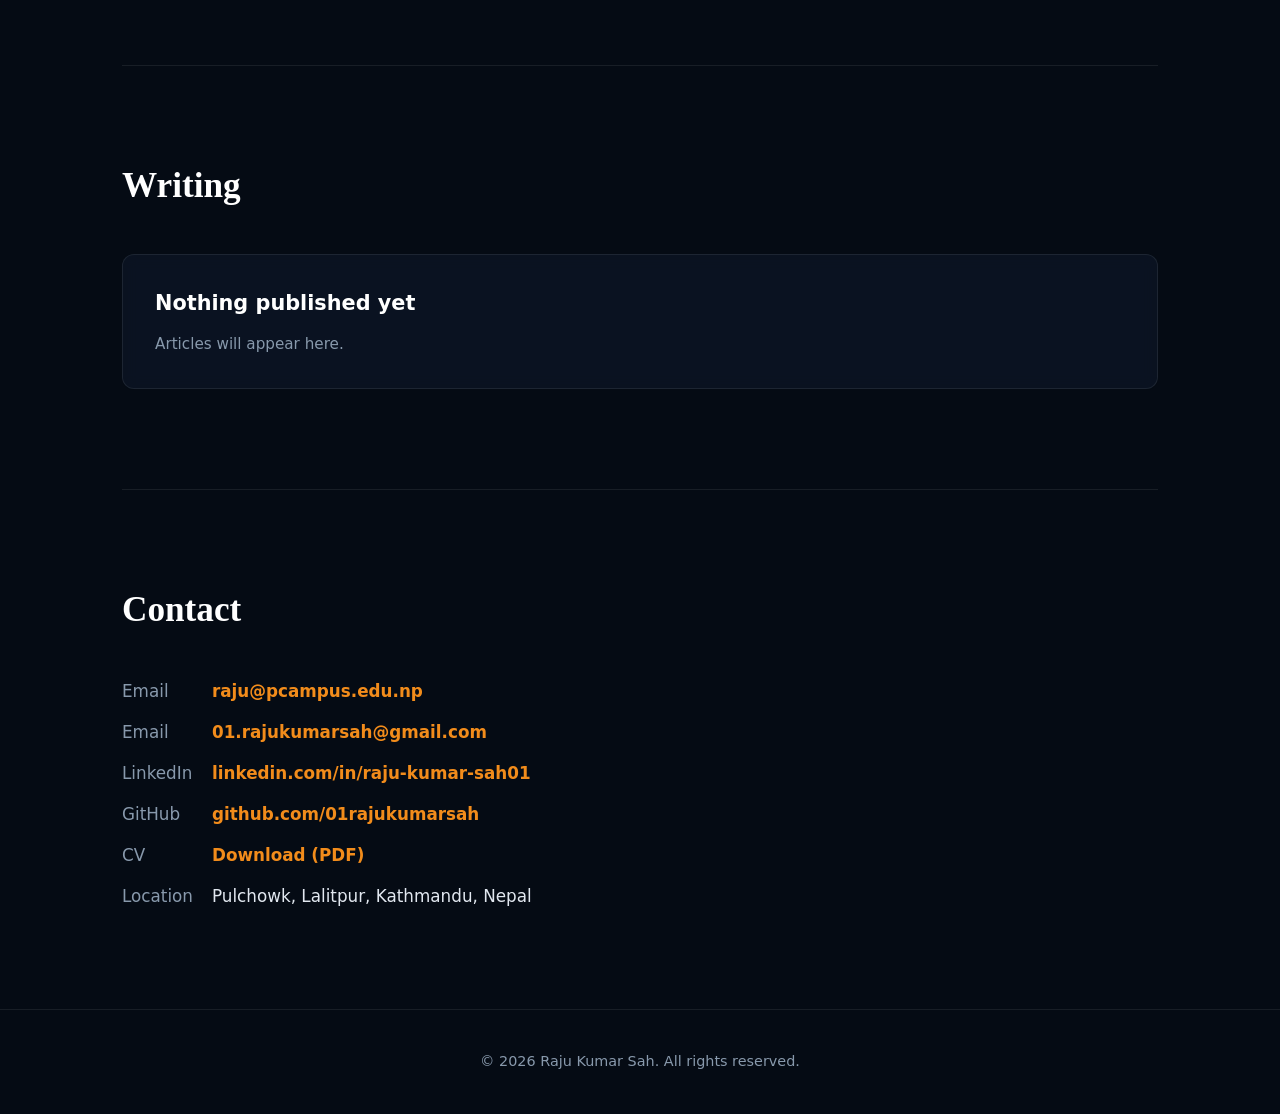
==== commit e23f9076: "Add files via upload New Additions" ====
--- a/index.html
+++ b/index.html
@@ -93,6 +93,11 @@
           <p>Design and fabrication lead for the Nepal team’s ring-tossing robots in Phnom Penh. The team reached the quarter-finals, and the compact robot won the Mabuchi Motor Award. <a class="more" href="/work/robocon-2023.html">Read the case study →</a></p>
         </div>
         <div class="card">
+          <h3>Project Bajra: Active-Fin Controlled Rocket</h3>
+          <span class="meta">2025 · my contribution to my seniors’ final-year project</span>
+          <p>Bajra is an integrated control system for stabilizing and guiding a rocket with active fins. I fabricated its lightweight solid rocket motor from glass fiber and polyester resin, precision-machined the graphite nozzle, and prepared the propellant, meeting strict weight and performance constraints for flight testing. The control system and flight computer were developed by the senior team. <a class="more" href="/work/bajra.html">Read more →</a></p>
+        </div>
+        <div class="card">
           <h3>Honors and awards</h3>
           <ul class="award-list">
             <li>First known successful liquid rocket engine built by Nepali students: LUME-X1 (2026)</li>
@@ -120,7 +125,7 @@
         <li>
           <h3>Propulsion, Structure and Fabrication Head</h3>
           <span class="meta">SRB Club (Rocketry), Pulchowk Campus · Jun 2024 – May 2026</span>
-          <p>Led propulsion and structures for Projects Trishul, Bajra and LUME-X1, from simulation-driven design with NASA CEA and ANSYS Fluent to machining, composite fabrication, integration and testing.</p>
+          <p>Led propulsion and structures for Projects Trishul and LUME-X1, from simulation-driven design with NASA CEA and ANSYS Fluent to machining, composite fabrication, integration and testing. Also fabricated a lightweight glass-fiber motor casing, machined the graphite nozzle and prepared the propellant for Project Bajra, a senior team’s active-fin control rocket.</p>
         </li>
         <li>
           <h3>Laboratory Research Assistant</h3>
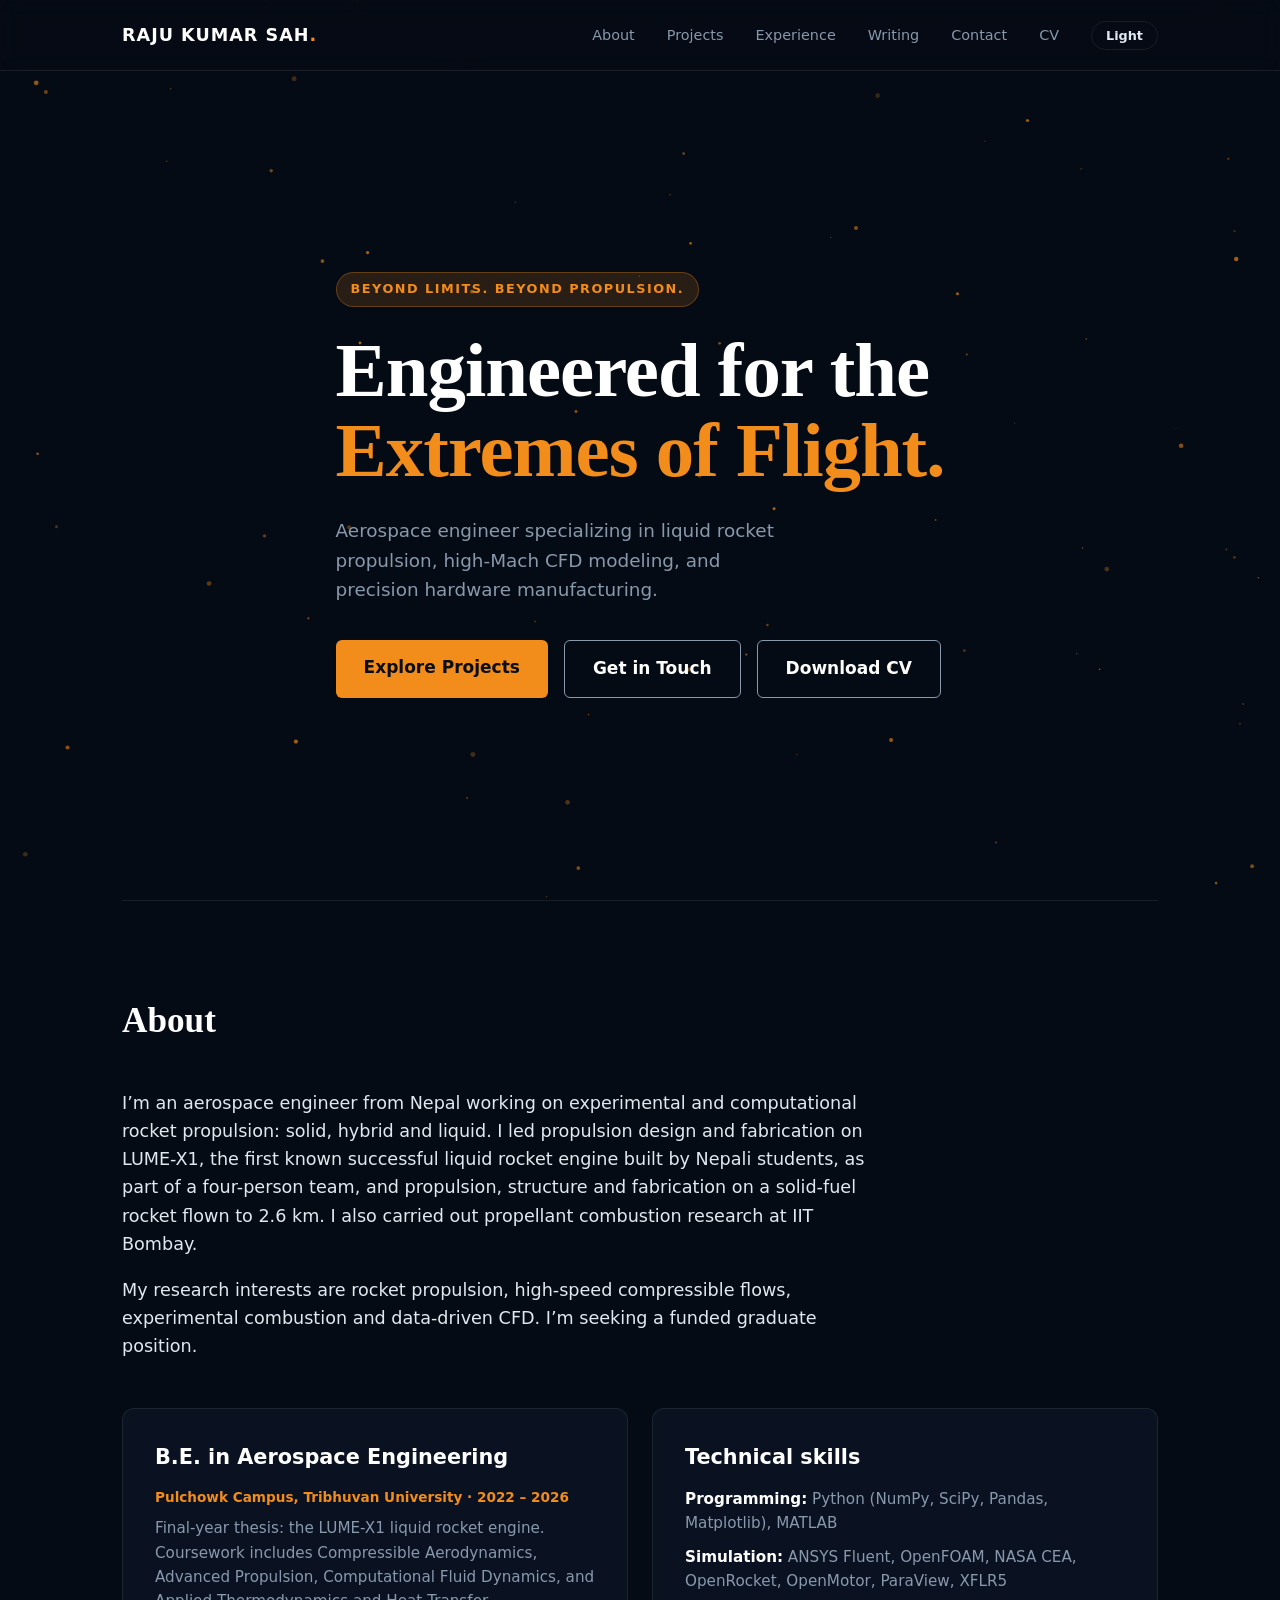
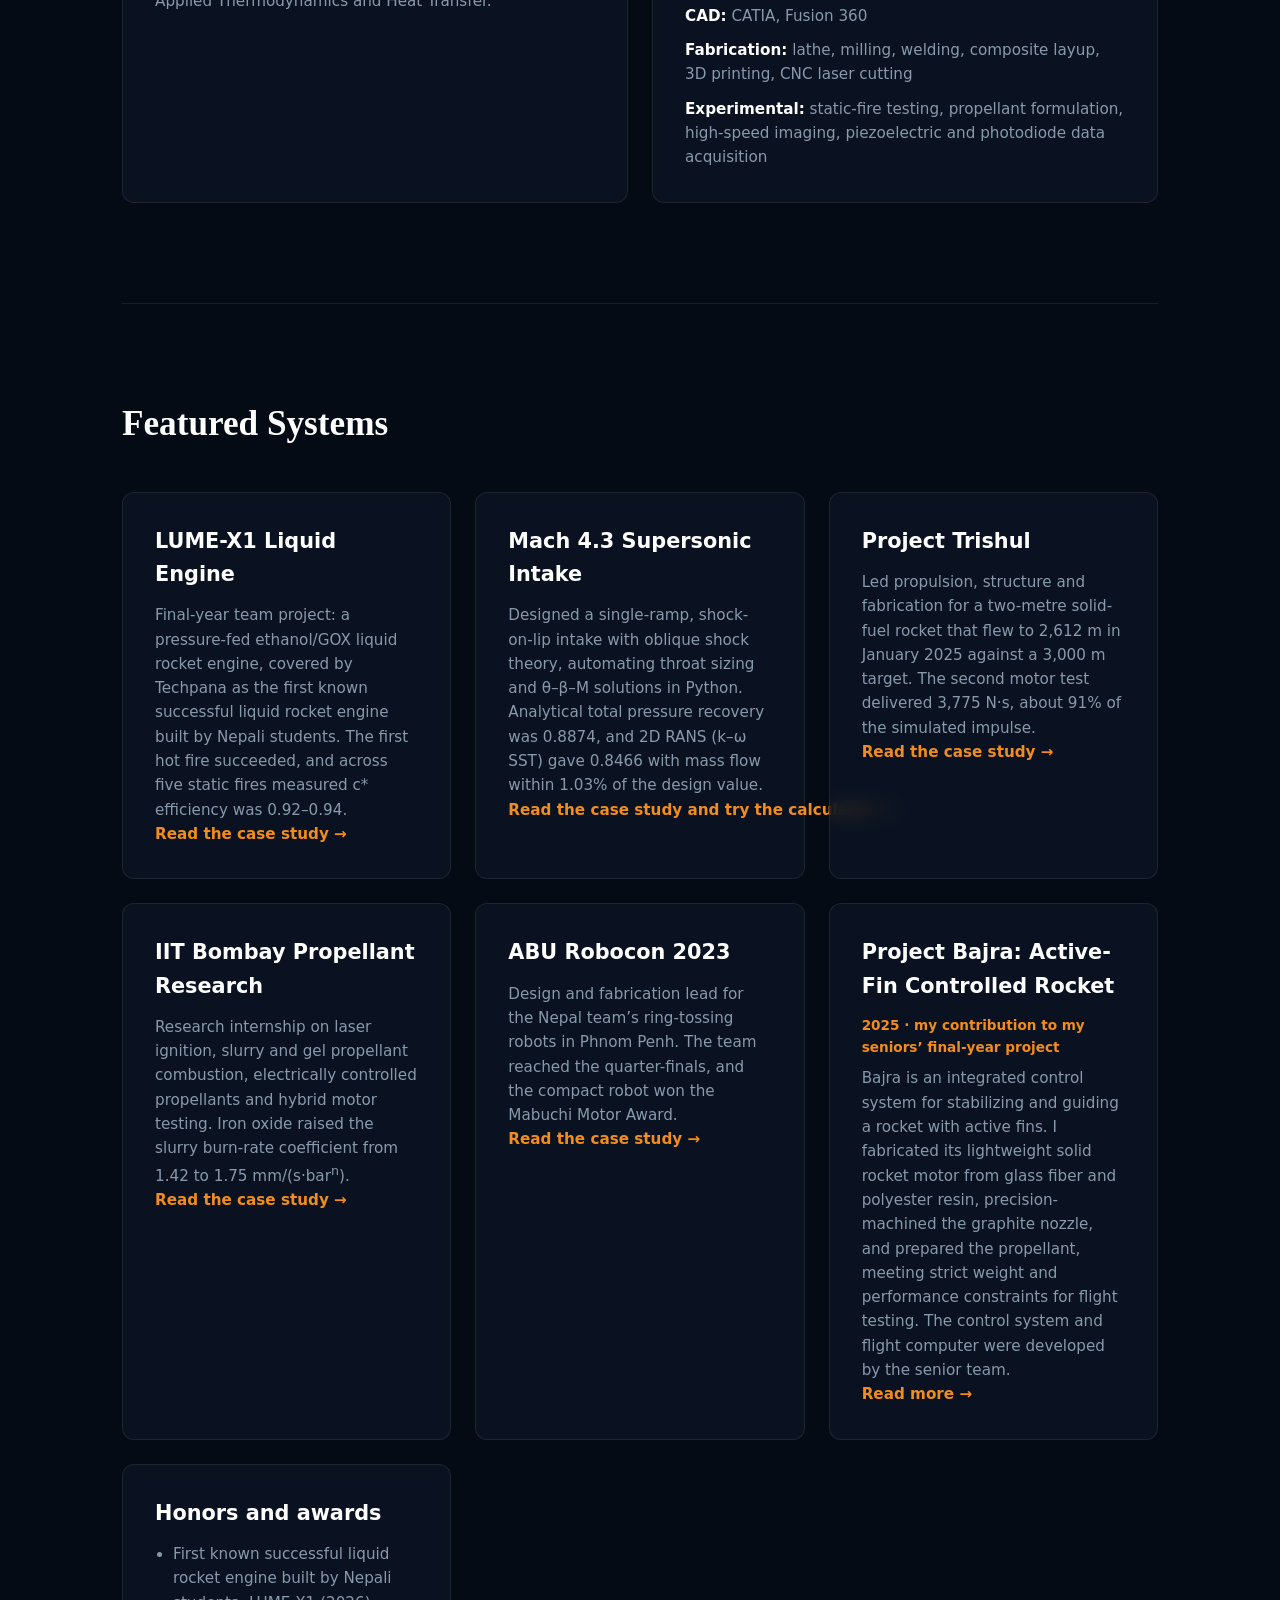
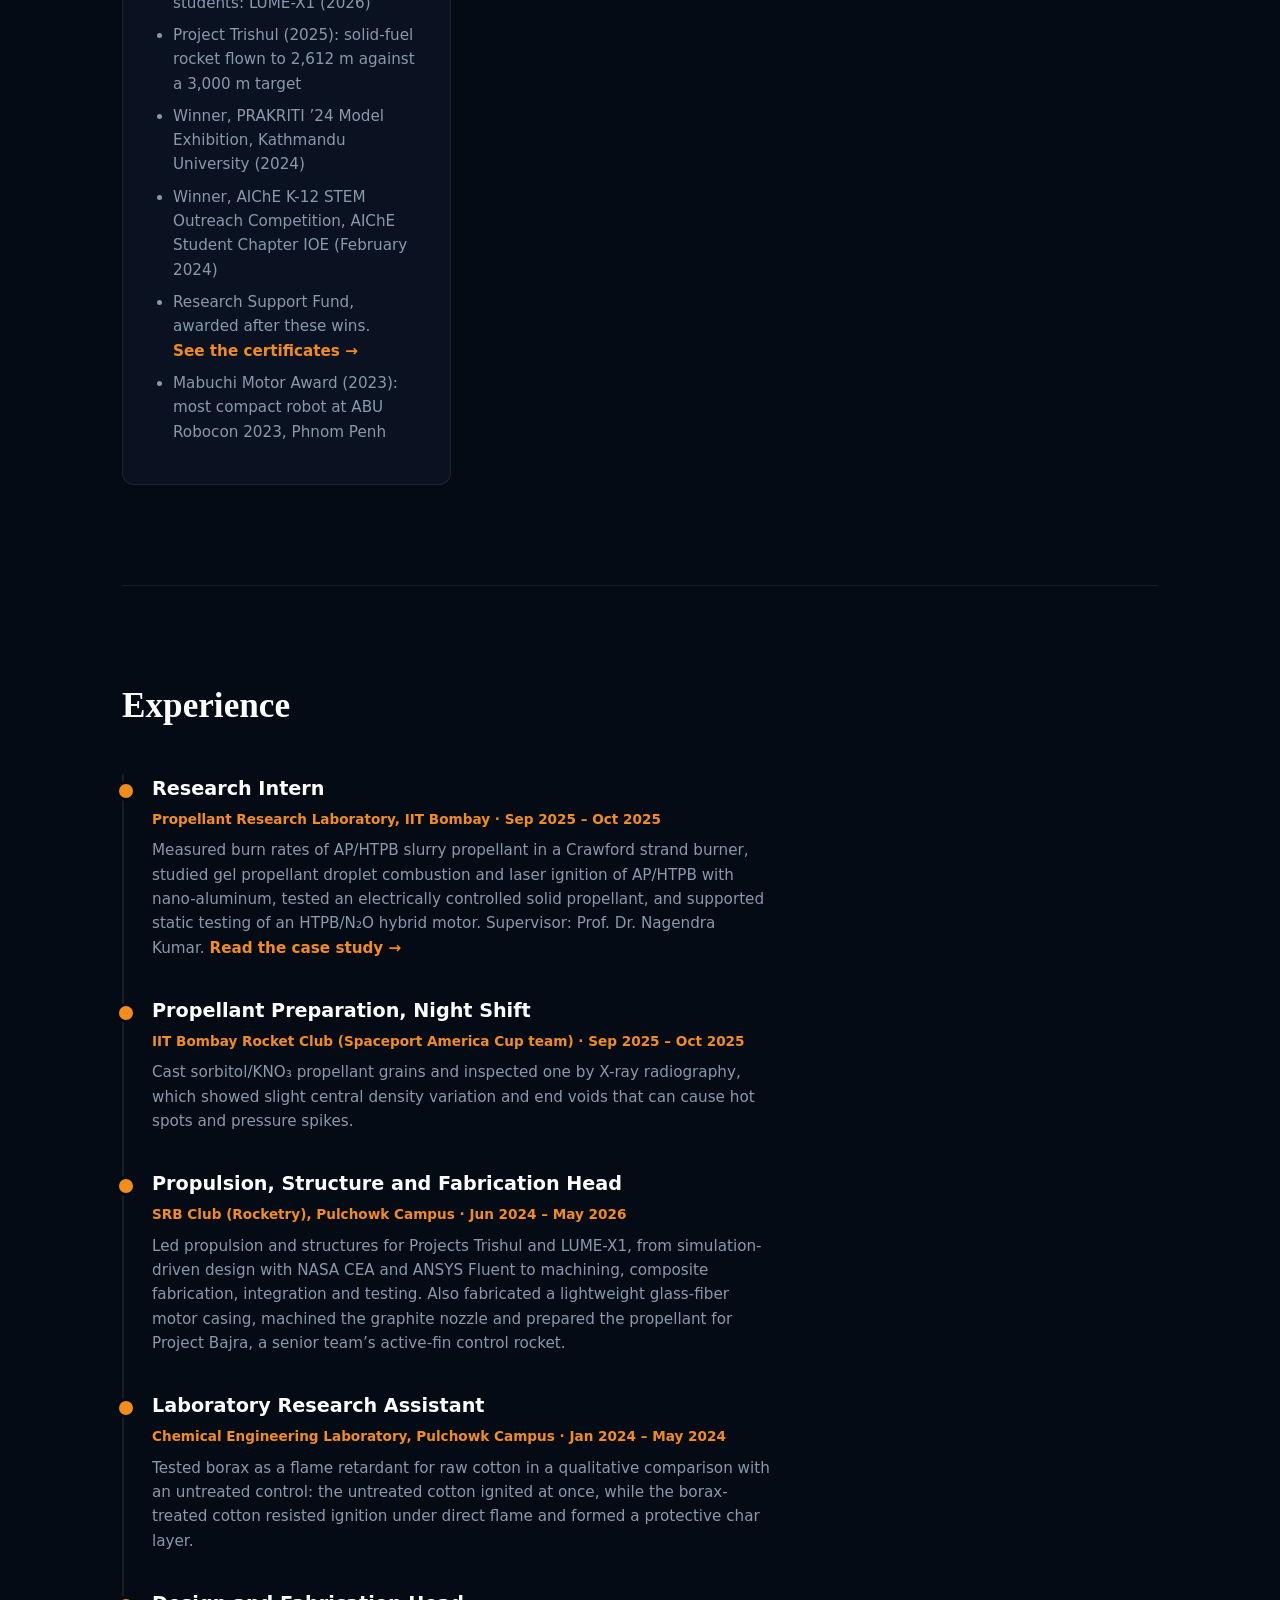
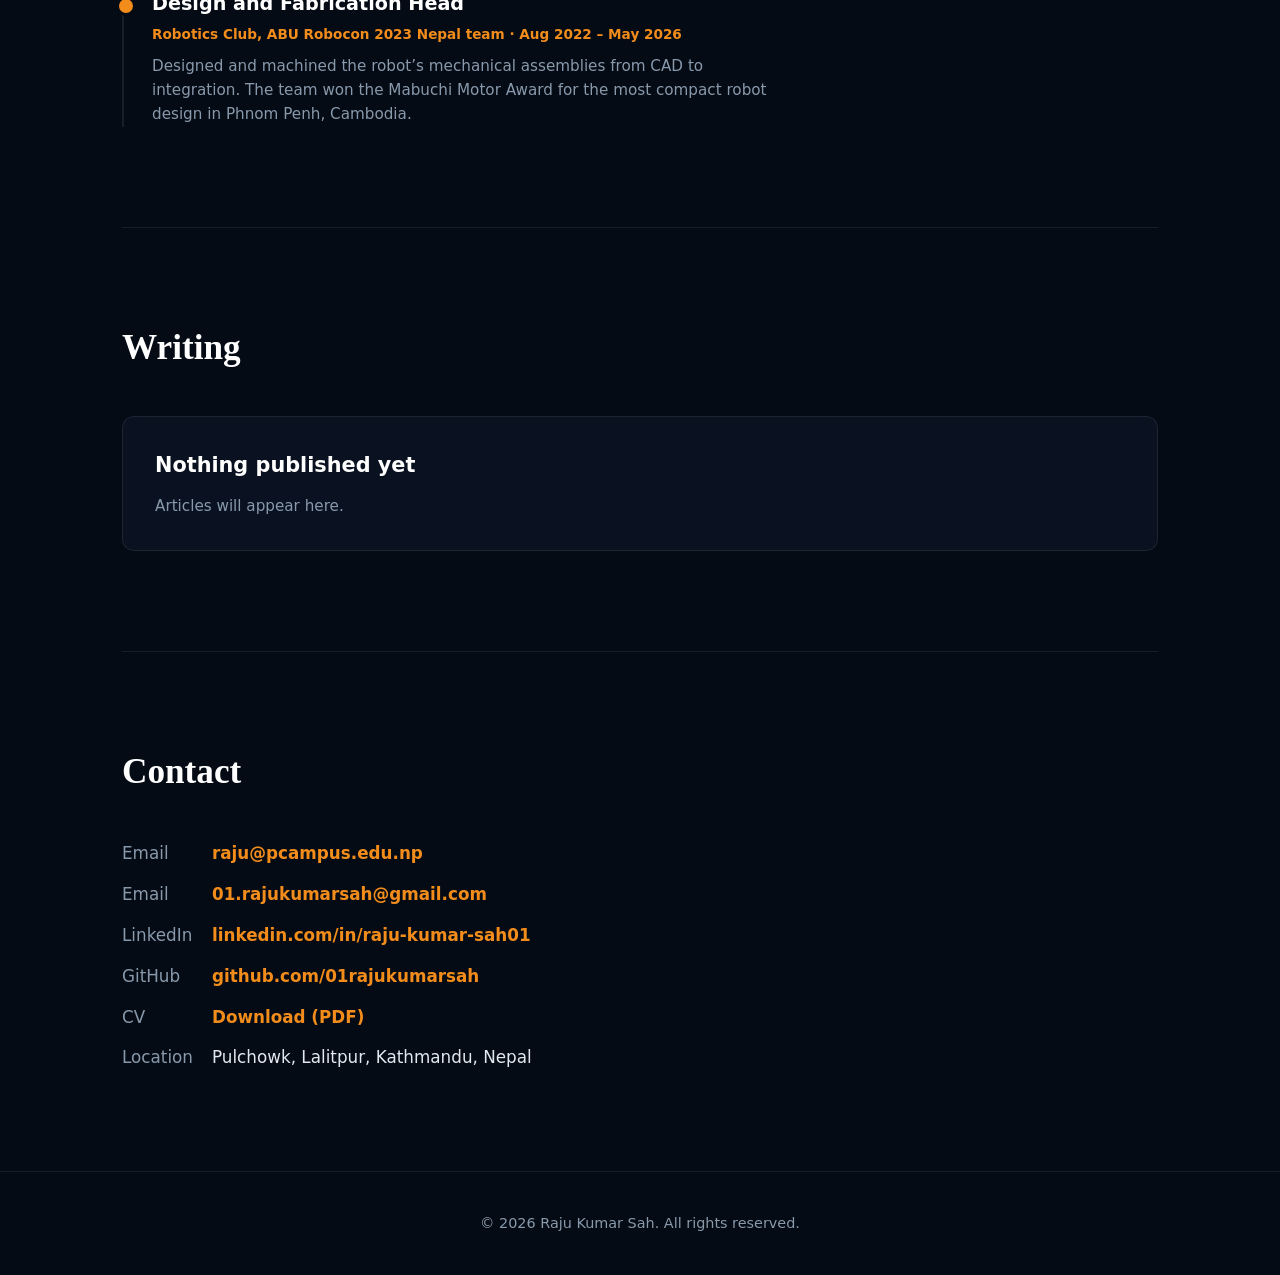
==== commit 0ff56317: "Add files via upload new files" ====
--- a/index.html
+++ b/index.html
@@ -102,7 +102,9 @@
           <ul class="award-list">
             <li>First known successful liquid rocket engine built by Nepali students: LUME-X1 (2026)</li>
             <li>Project Trishul (2025): solid-fuel rocket flown to 2,612 m against a 3,000 m target</li>
-            <li>Research Support Fund, after winning the AIChE K-12 STEM and PRAKRITI ’24 Model Exhibition</li>
+            <li>Winner, PRAKRITI ’24 Model Exhibition, Kathmandu University (2024)</li>
+            <li>Winner, AIChE K-12 STEM Outreach Competition, AIChE Student Chapter IOE (February 2024)</li>
+            <li>Research Support Fund, awarded after these wins. <a class="more" href="/work/awards.html">See the certificates →</a></li>
             <li>Mabuchi Motor Award (2023): most compact robot at ABU Robocon 2023, Phnom Penh</li>
           </ul>
         </div>
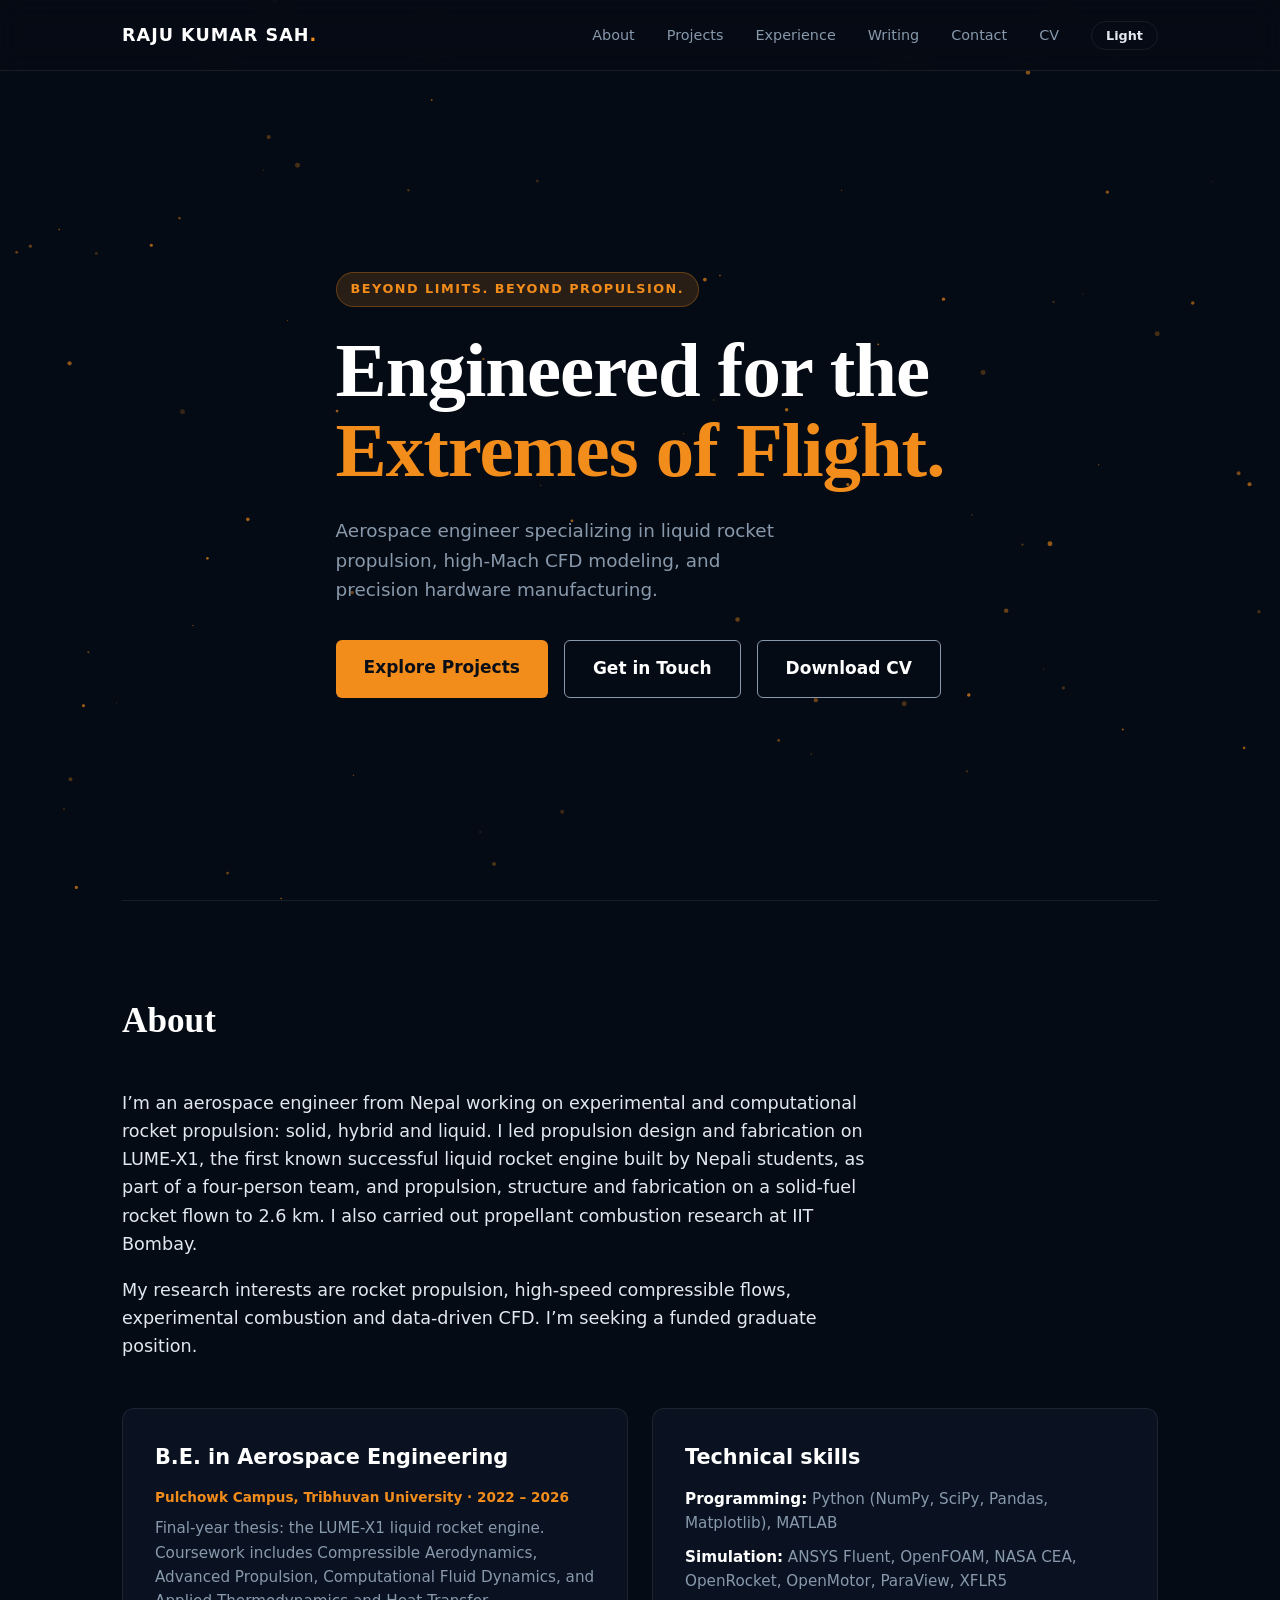
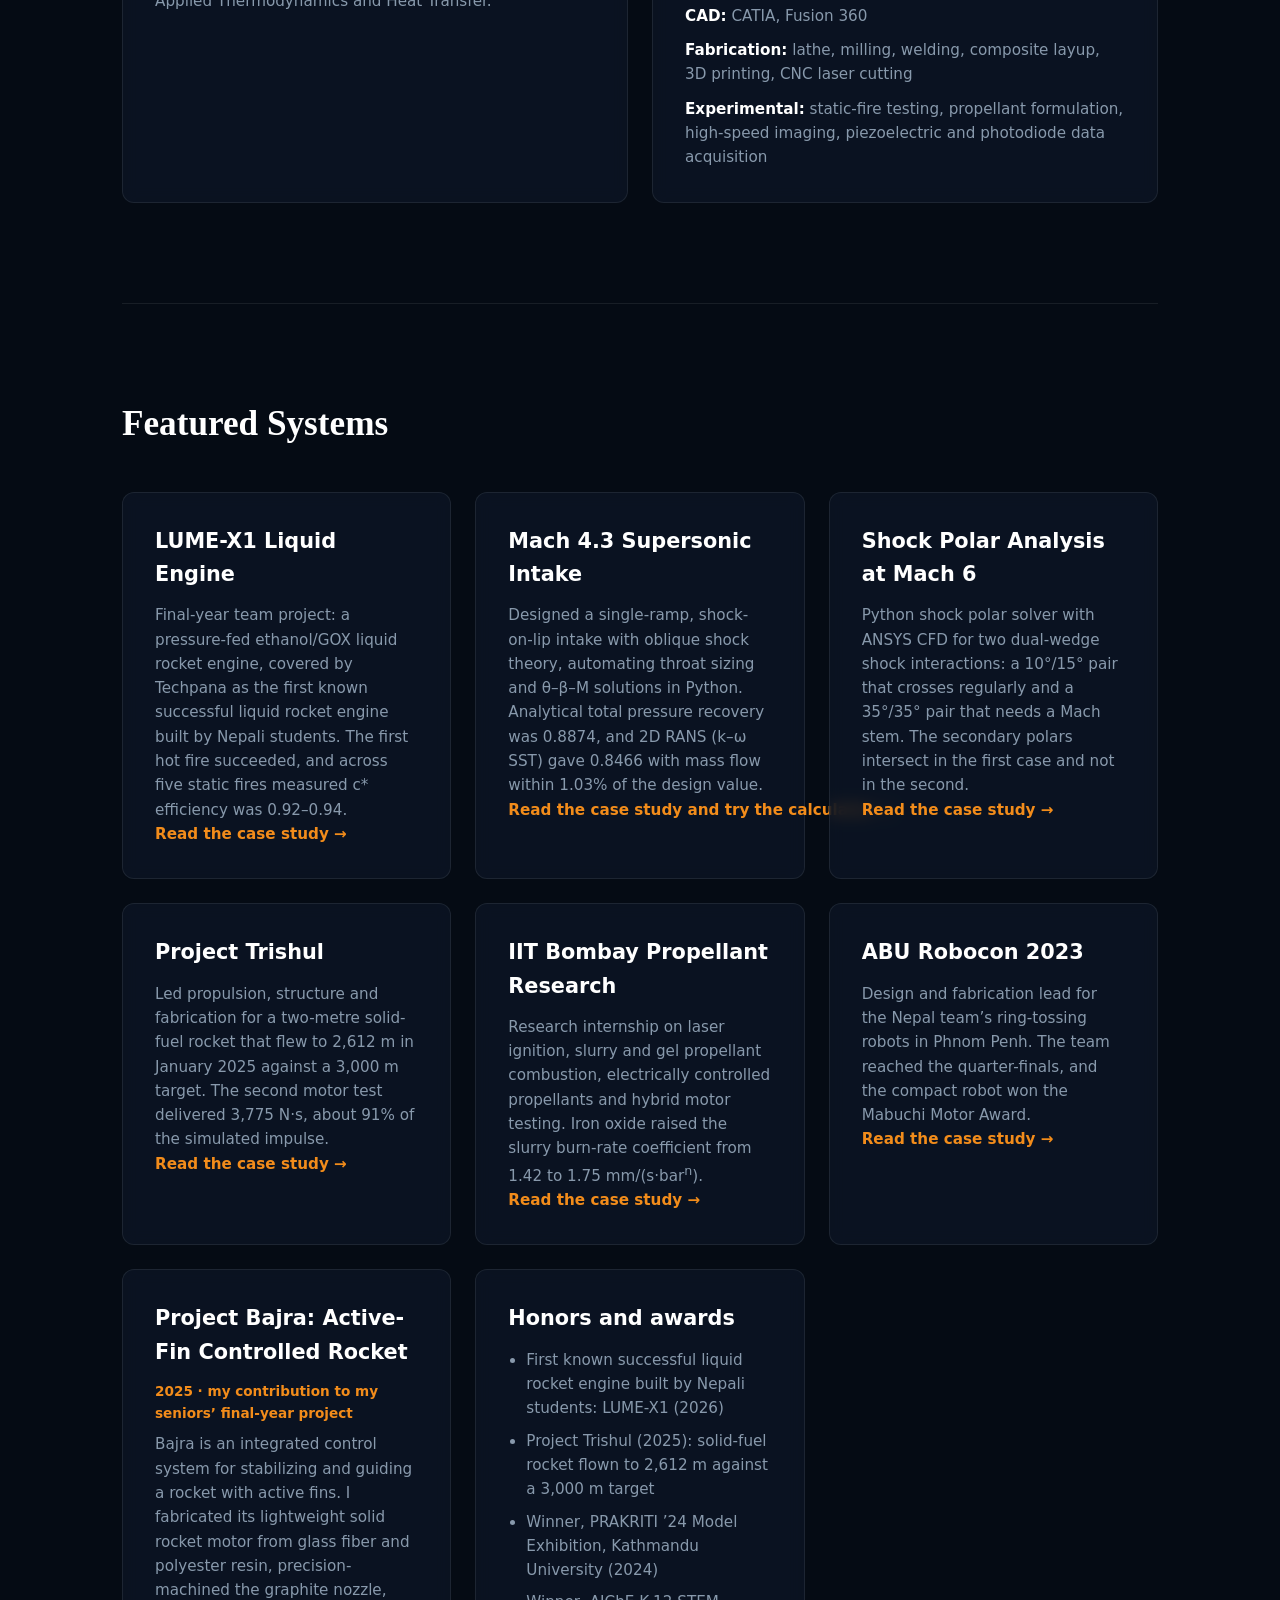
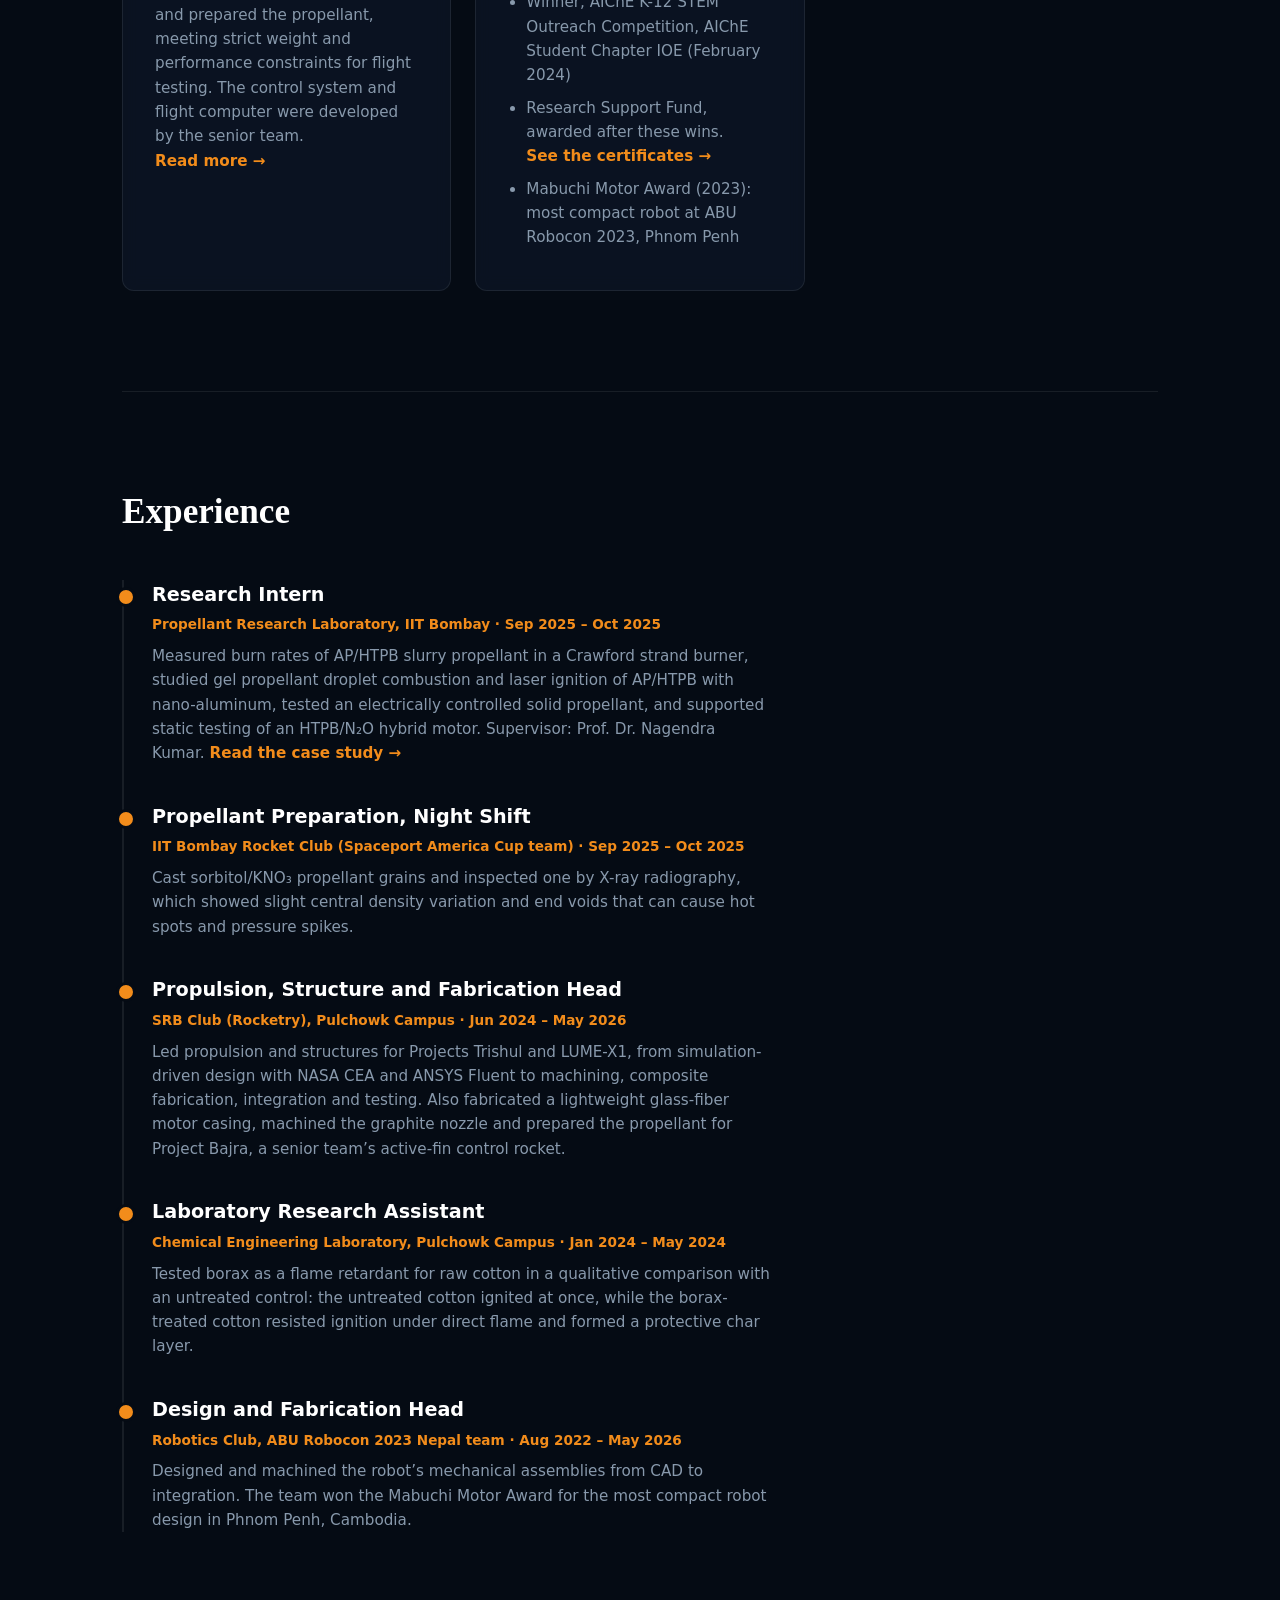
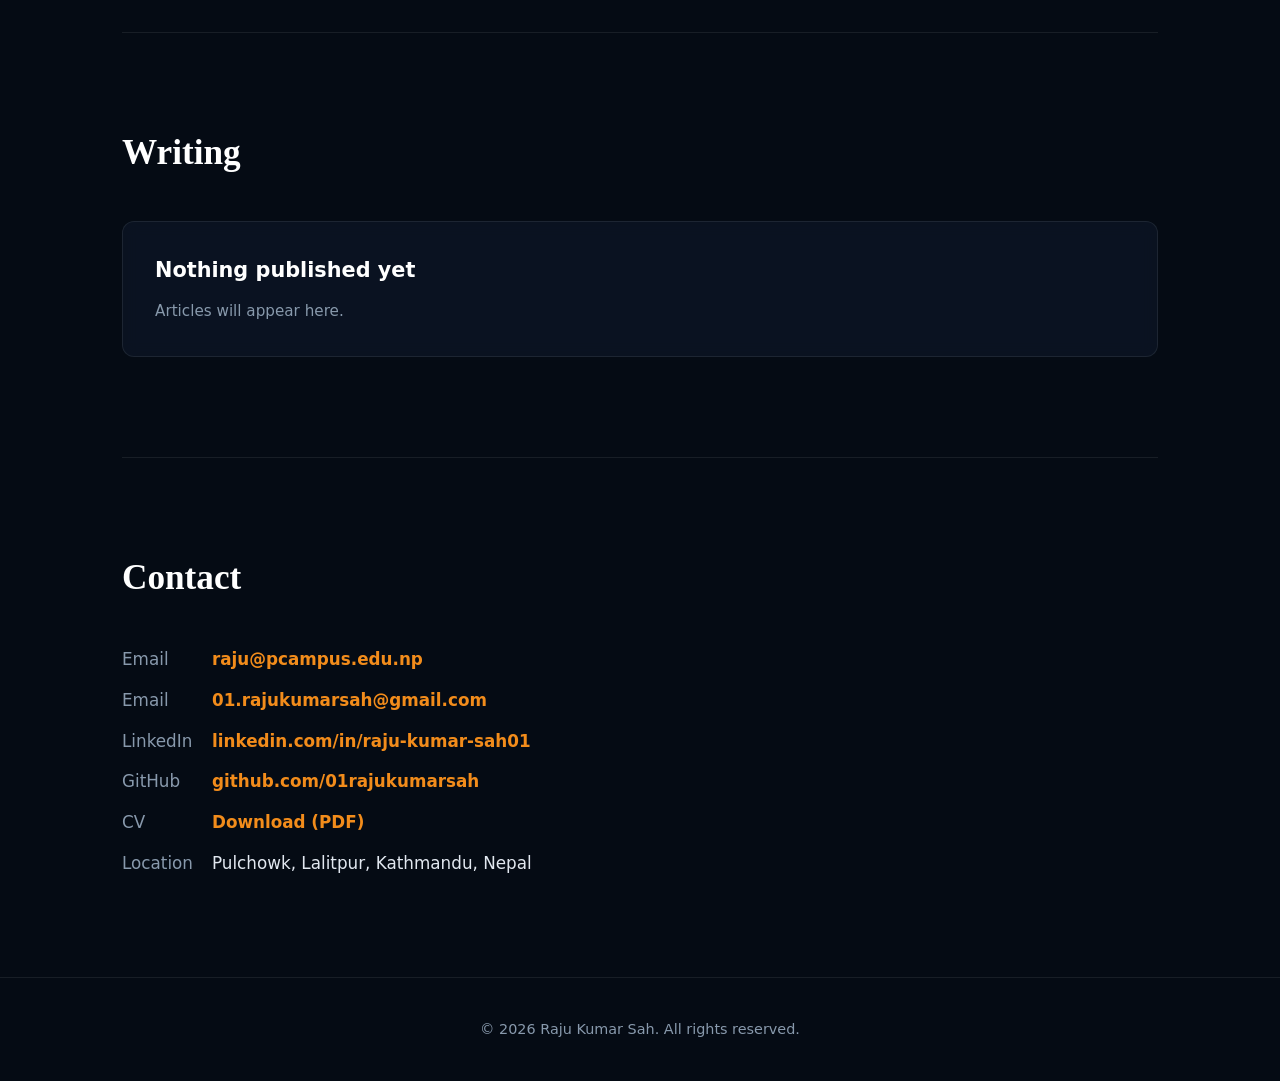
==== commit 14570b8d: "Add files via upload New files" ====
--- a/index.html
+++ b/index.html
@@ -79,6 +79,10 @@
         <div class="card">
           <h3>Mach 4.3 Supersonic Intake</h3>
           <p>Designed a single-ramp, shock-on-lip intake with oblique shock theory, automating throat sizing and θ–β–M solutions in Python. Analytical total pressure recovery was 0.8874, and 2D RANS (k–ω SST) gave 0.8466 with mass flow within 1.03% of the design value. <a class="more" href="/work/mach43-intake.html">Read the case study and try the calculator →</a></p>
+        </div>
+        <div class="card">
+          <h3>Shock Polar Analysis at Mach 6</h3>
+          <p>Python shock polar solver with ANSYS CFD for two dual-wedge shock interactions: a 10°/15° pair that crosses regularly and a 35°/35° pair that needs a Mach stem. The secondary polars intersect in the first case and not in the second. <a class="more" href="/work/shock-polar.html">Read the case study →</a></p>
         </div>
         <div class="card">
           <h3>Project Trishul</h3>
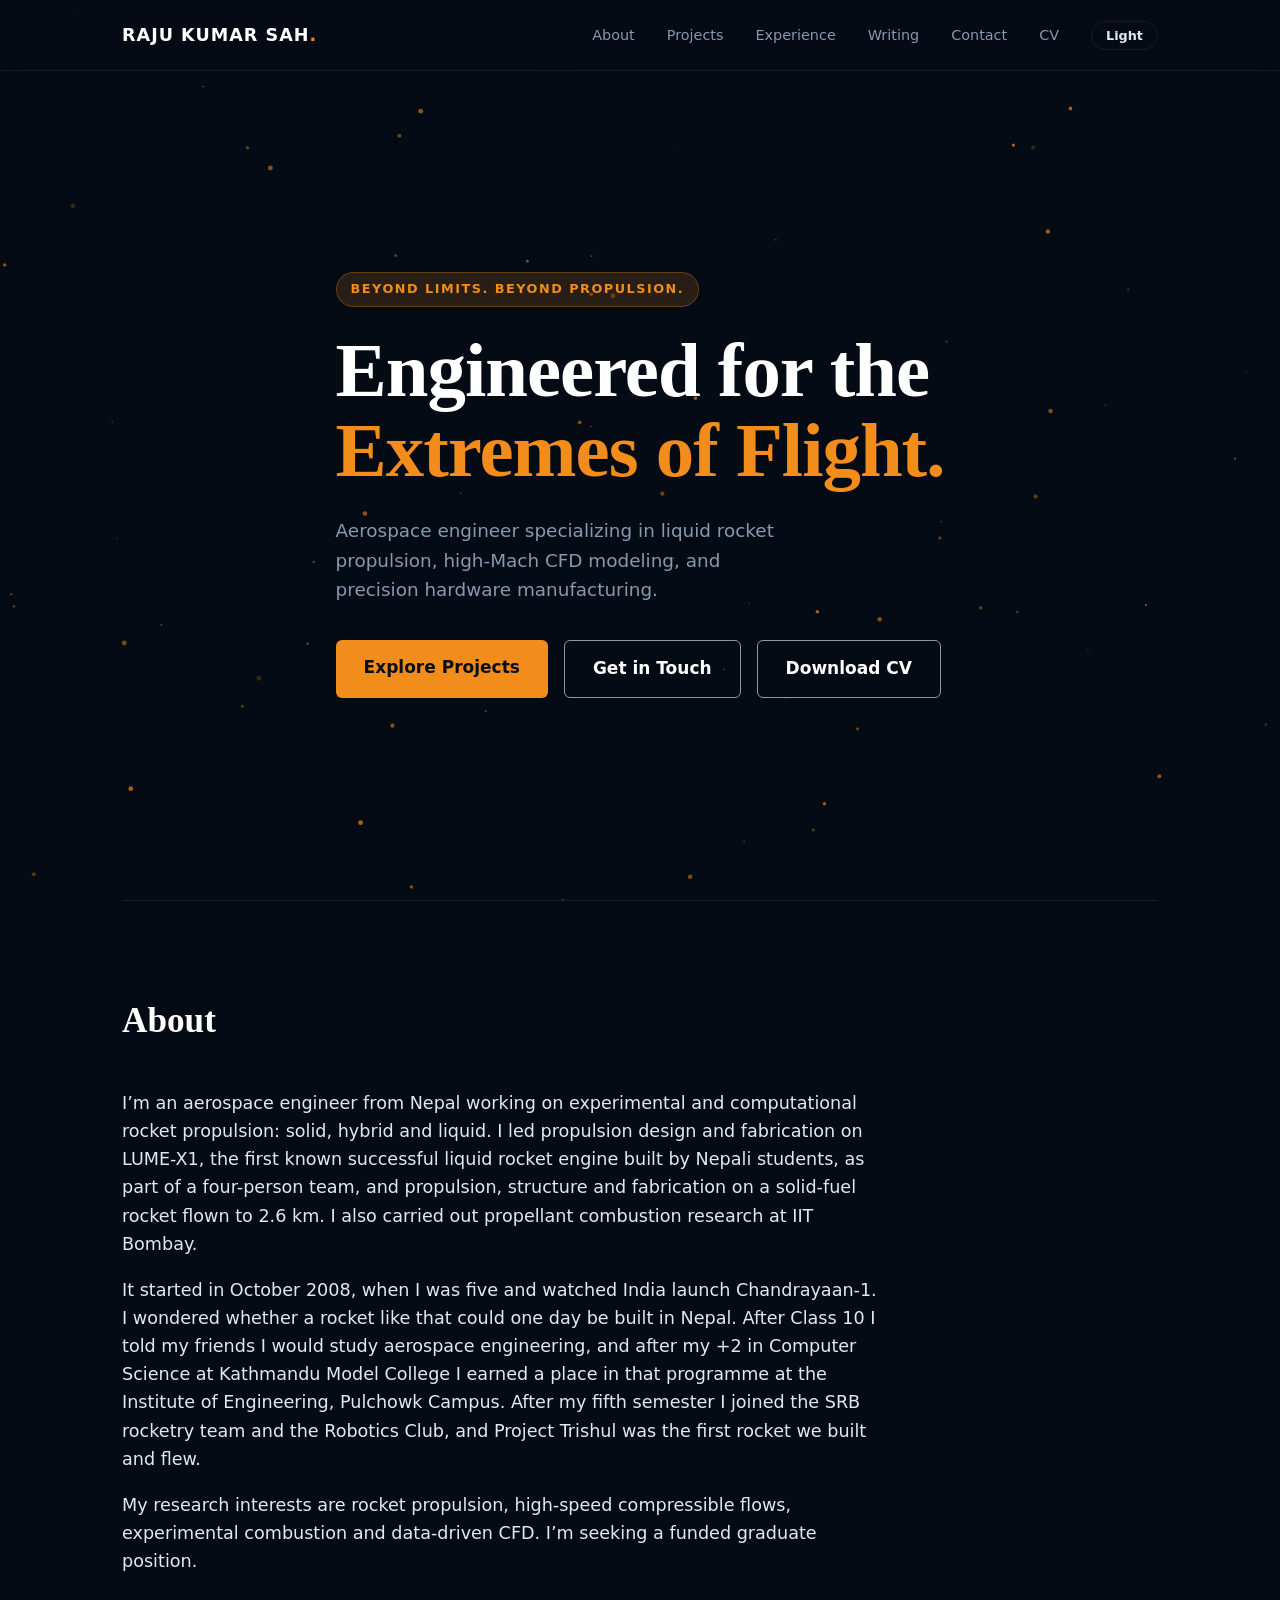
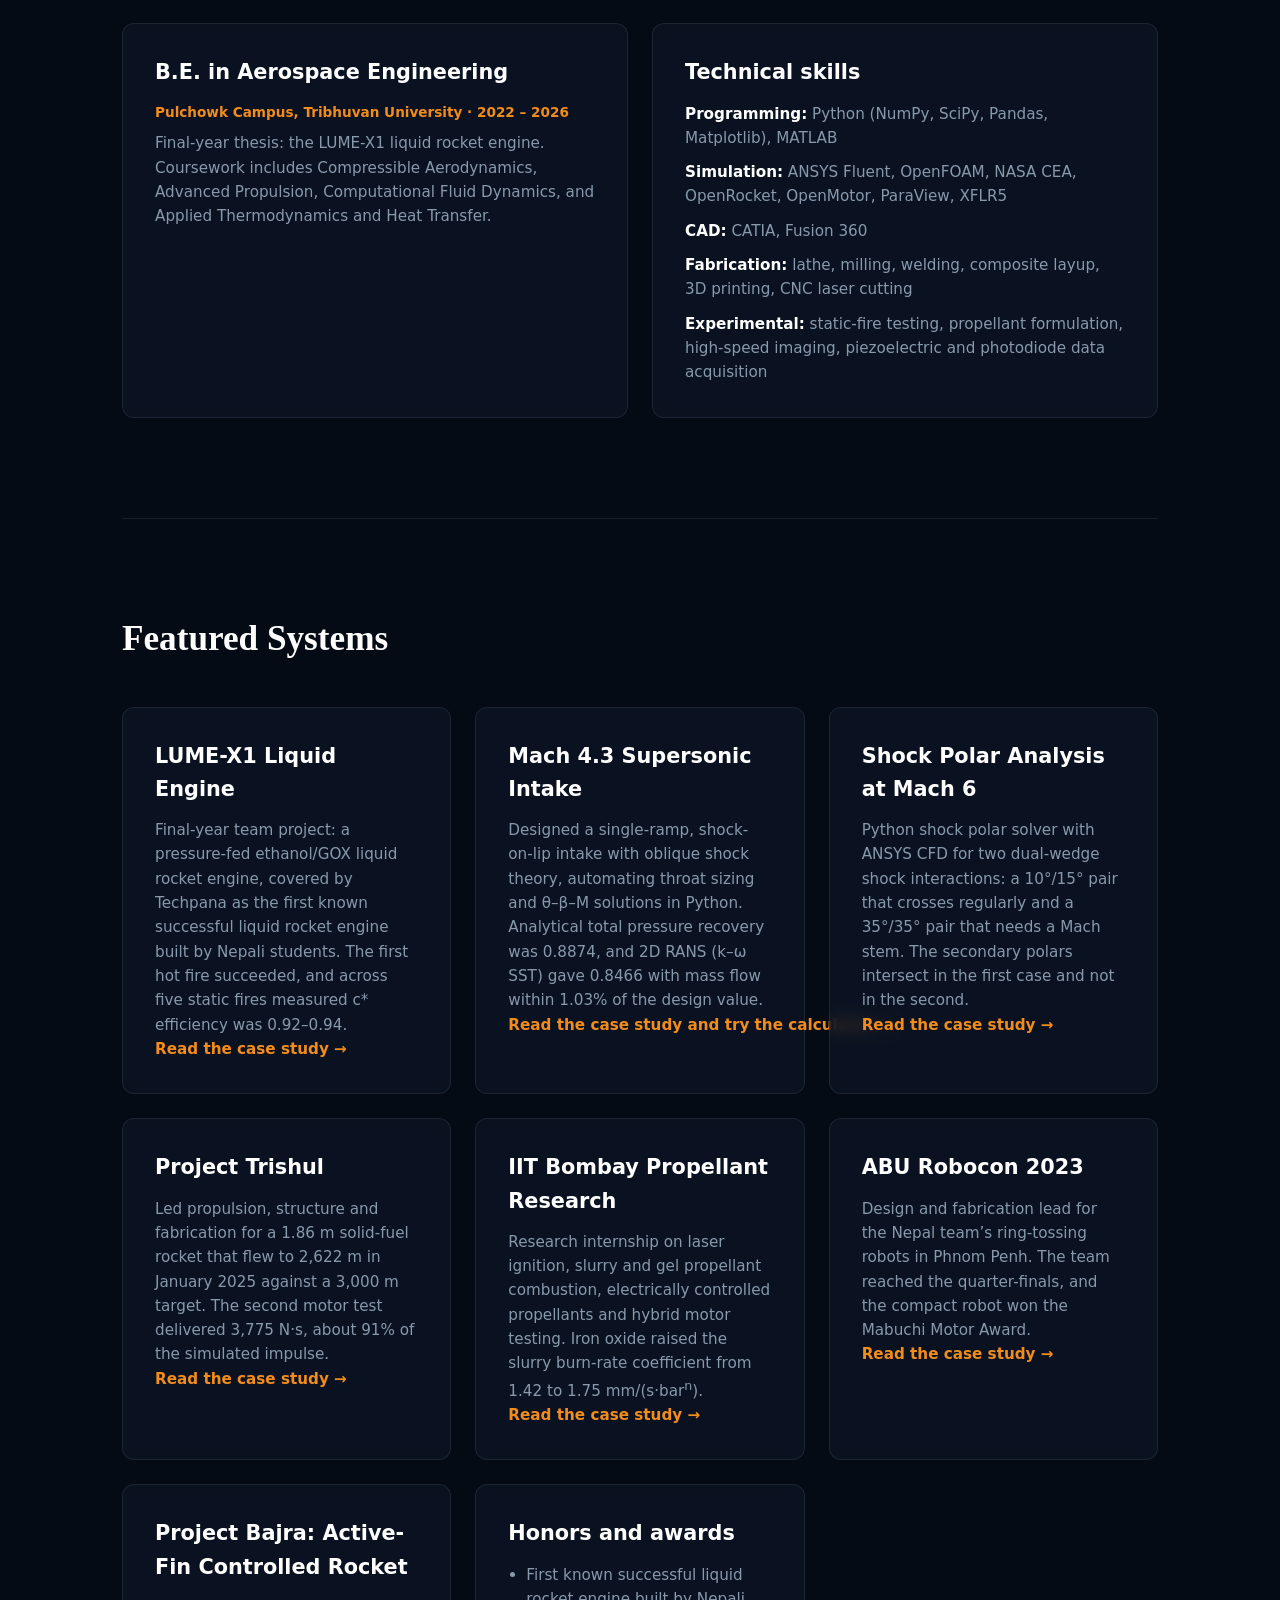
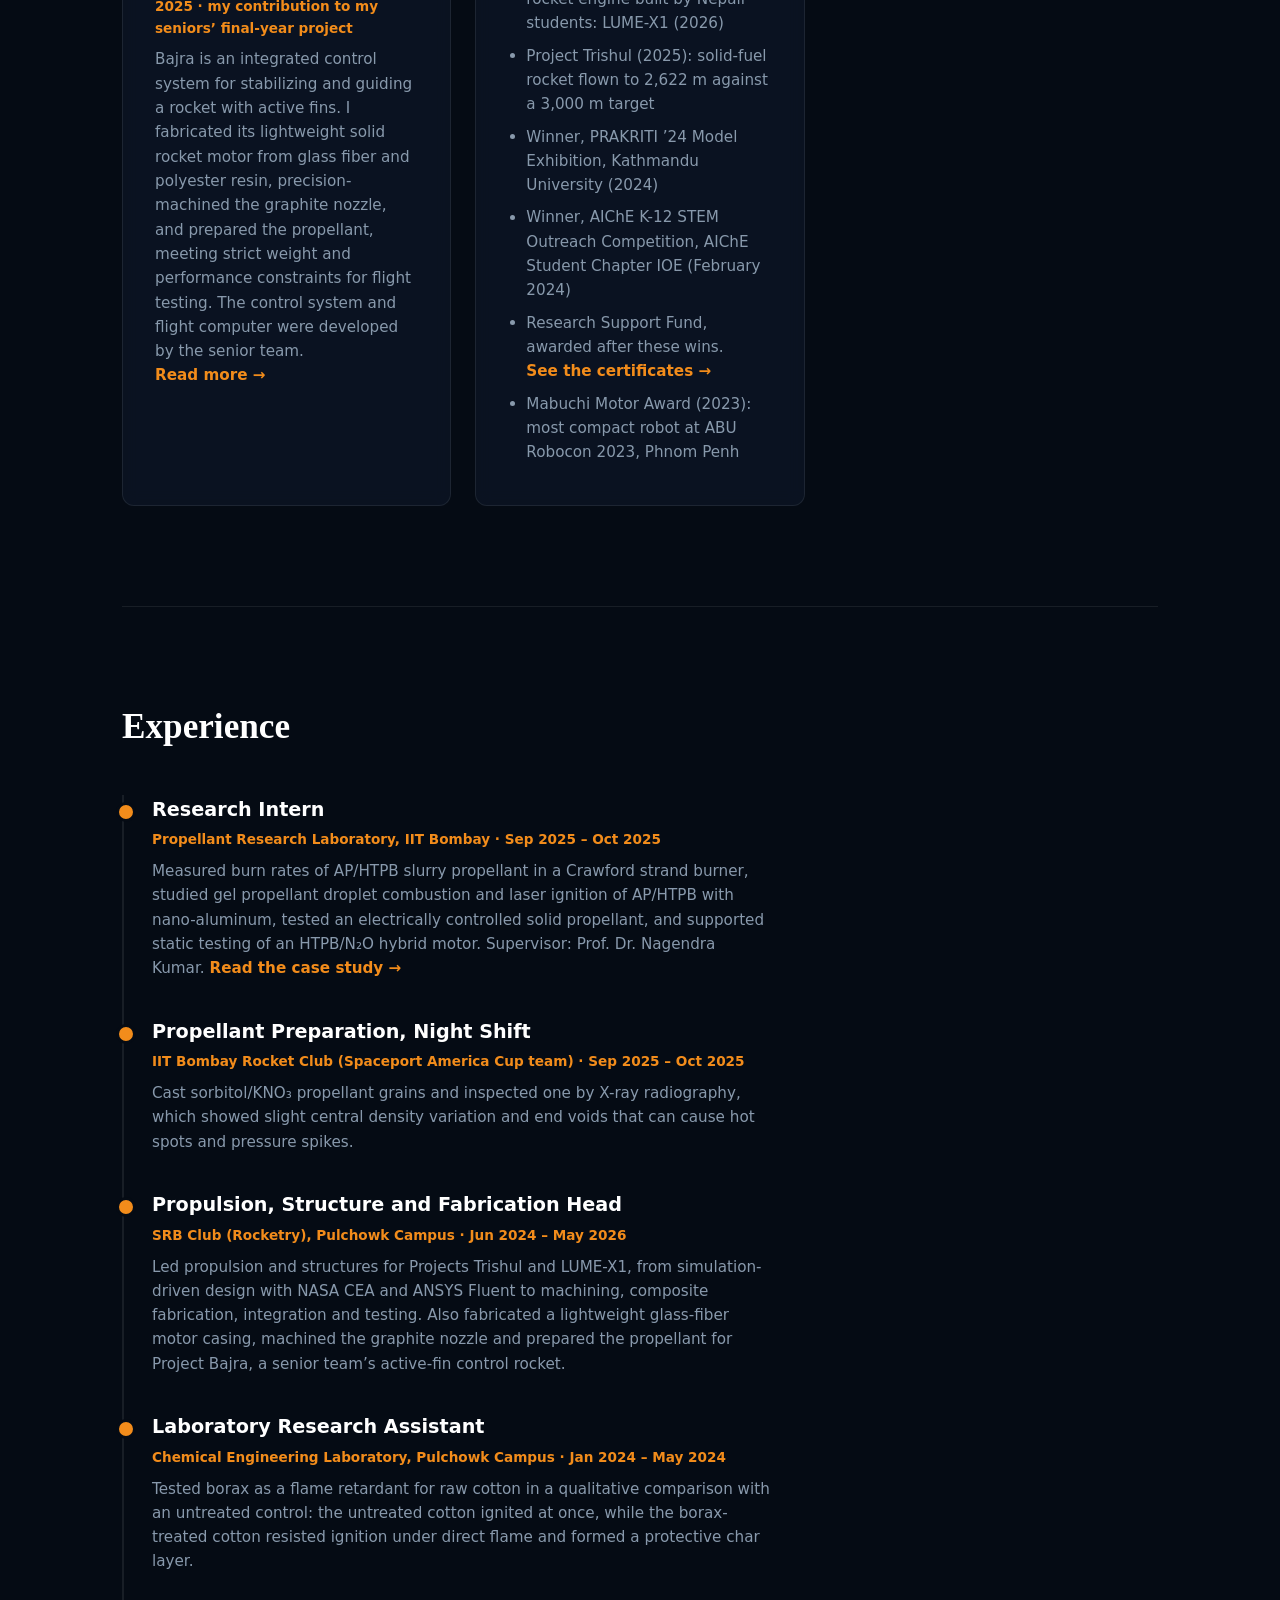
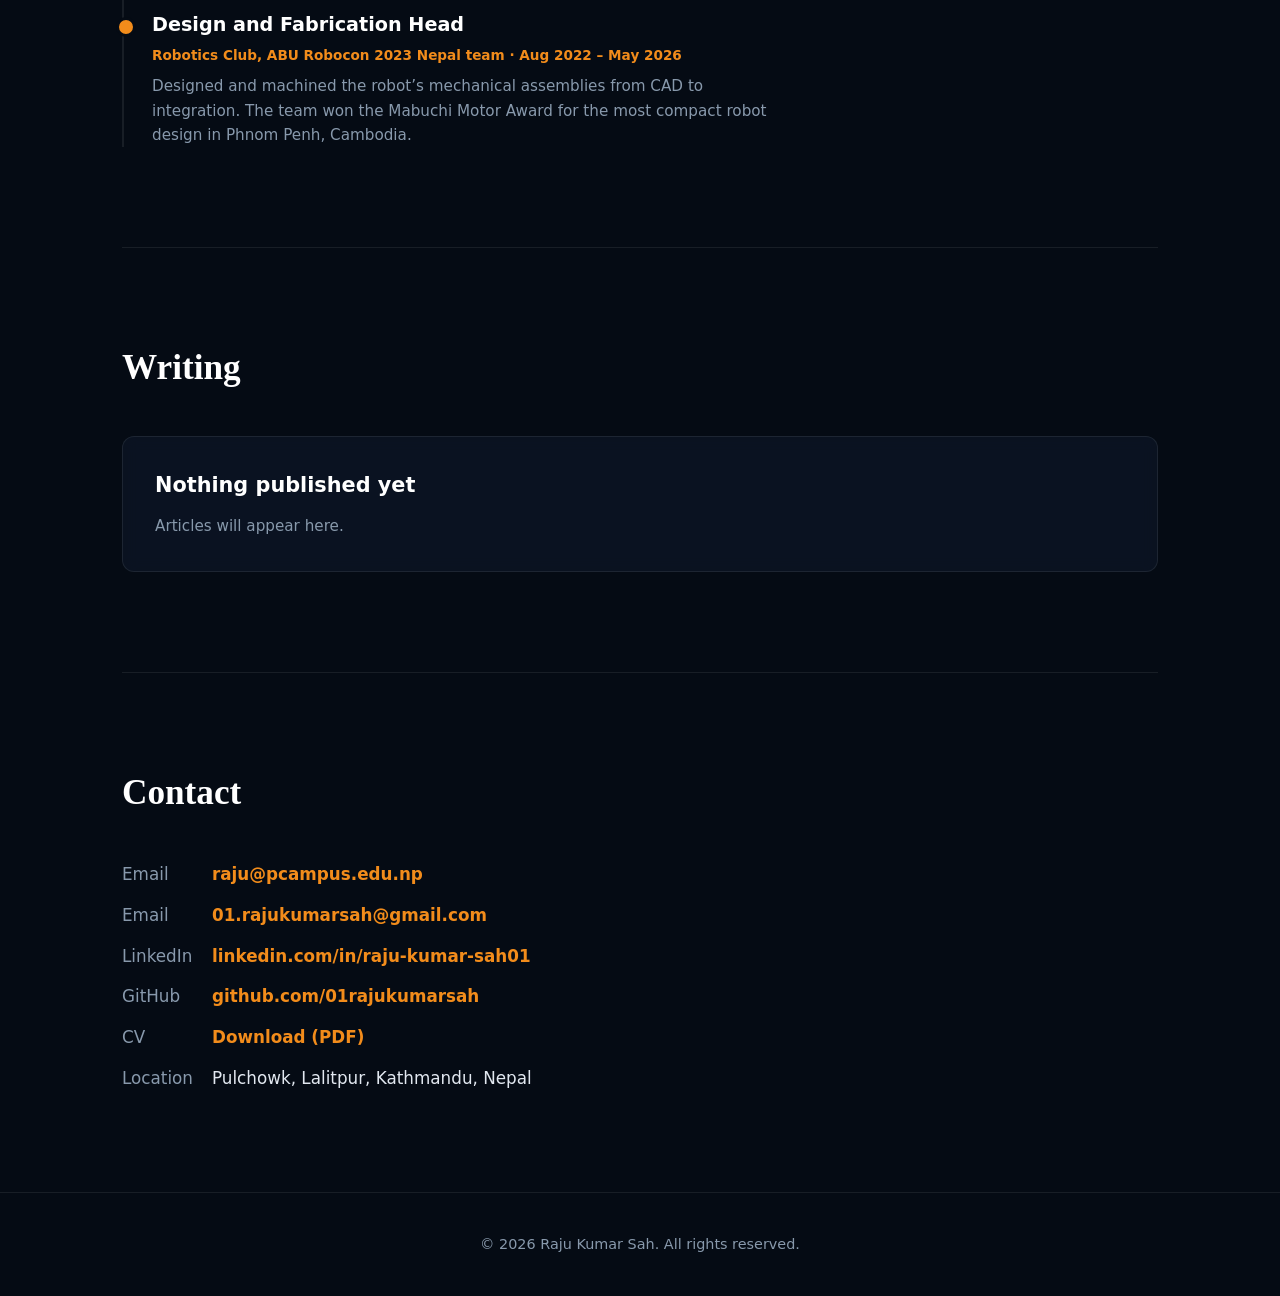
==== commit 2939eb0e: "Add files via upload new" ====
--- a/index.html
+++ b/index.html
@@ -50,6 +50,7 @@
       <h2>About</h2>
       <div class="about-text">
         <p>I’m an aerospace engineer from Nepal working on experimental and computational rocket propulsion: solid, hybrid and liquid. I led propulsion design and fabrication on LUME-X1, the first known successful liquid rocket engine built by Nepali students, as part of a four-person team, and propulsion, structure and fabrication on a solid-fuel rocket flown to 2.6 km. I also carried out propellant combustion research at IIT Bombay.</p>
+        <p>It started in October 2008, when I was five and watched India launch Chandrayaan-1. I wondered whether a rocket like that could one day be built in Nepal. After Class 10 I told my friends I would study aerospace engineering, and after my +2 in Computer Science at Kathmandu Model College I earned a place in that programme at the Institute of Engineering, Pulchowk Campus. After my fifth semester I joined the SRB rocketry team and the Robotics Club, and Project Trishul was the first rocket we built and flew.</p>
         <p>My research interests are rocket propulsion, high-speed compressible flows, experimental combustion and data-driven CFD. I’m seeking a funded graduate position.</p>
       </div>
       <div class="grid">
@@ -86,7 +87,7 @@
         </div>
         <div class="card">
           <h3>Project Trishul</h3>
-          <p>Led propulsion, structure and fabrication for a two-metre solid-fuel rocket that flew to 2,612 m in January 2025 against a 3,000 m target. The second motor test delivered 3,775 N·s, about 91% of the simulated impulse. <a class="more" href="/work/trishul.html">Read the case study →</a></p>
+          <p>Led propulsion, structure and fabrication for a 1.86 m solid-fuel rocket that flew to 2,622 m in January 2025 against a 3,000 m target. The second motor test delivered 3,775 N·s, about 91% of the simulated impulse. <a class="more" href="/work/trishul.html">Read the case study →</a></p>
         </div>
         <div class="card">
           <h3>IIT Bombay Propellant Research</h3>
@@ -105,7 +106,7 @@
           <h3>Honors and awards</h3>
           <ul class="award-list">
             <li>First known successful liquid rocket engine built by Nepali students: LUME-X1 (2026)</li>
-            <li>Project Trishul (2025): solid-fuel rocket flown to 2,612 m against a 3,000 m target</li>
+            <li>Project Trishul (2025): solid-fuel rocket flown to 2,622 m against a 3,000 m target</li>
             <li>Winner, PRAKRITI ’24 Model Exhibition, Kathmandu University (2024)</li>
             <li>Winner, AIChE K-12 STEM Outreach Competition, AIChE Student Chapter IOE (February 2024)</li>
             <li>Research Support Fund, awarded after these wins. <a class="more" href="/work/awards.html">See the certificates →</a></li>
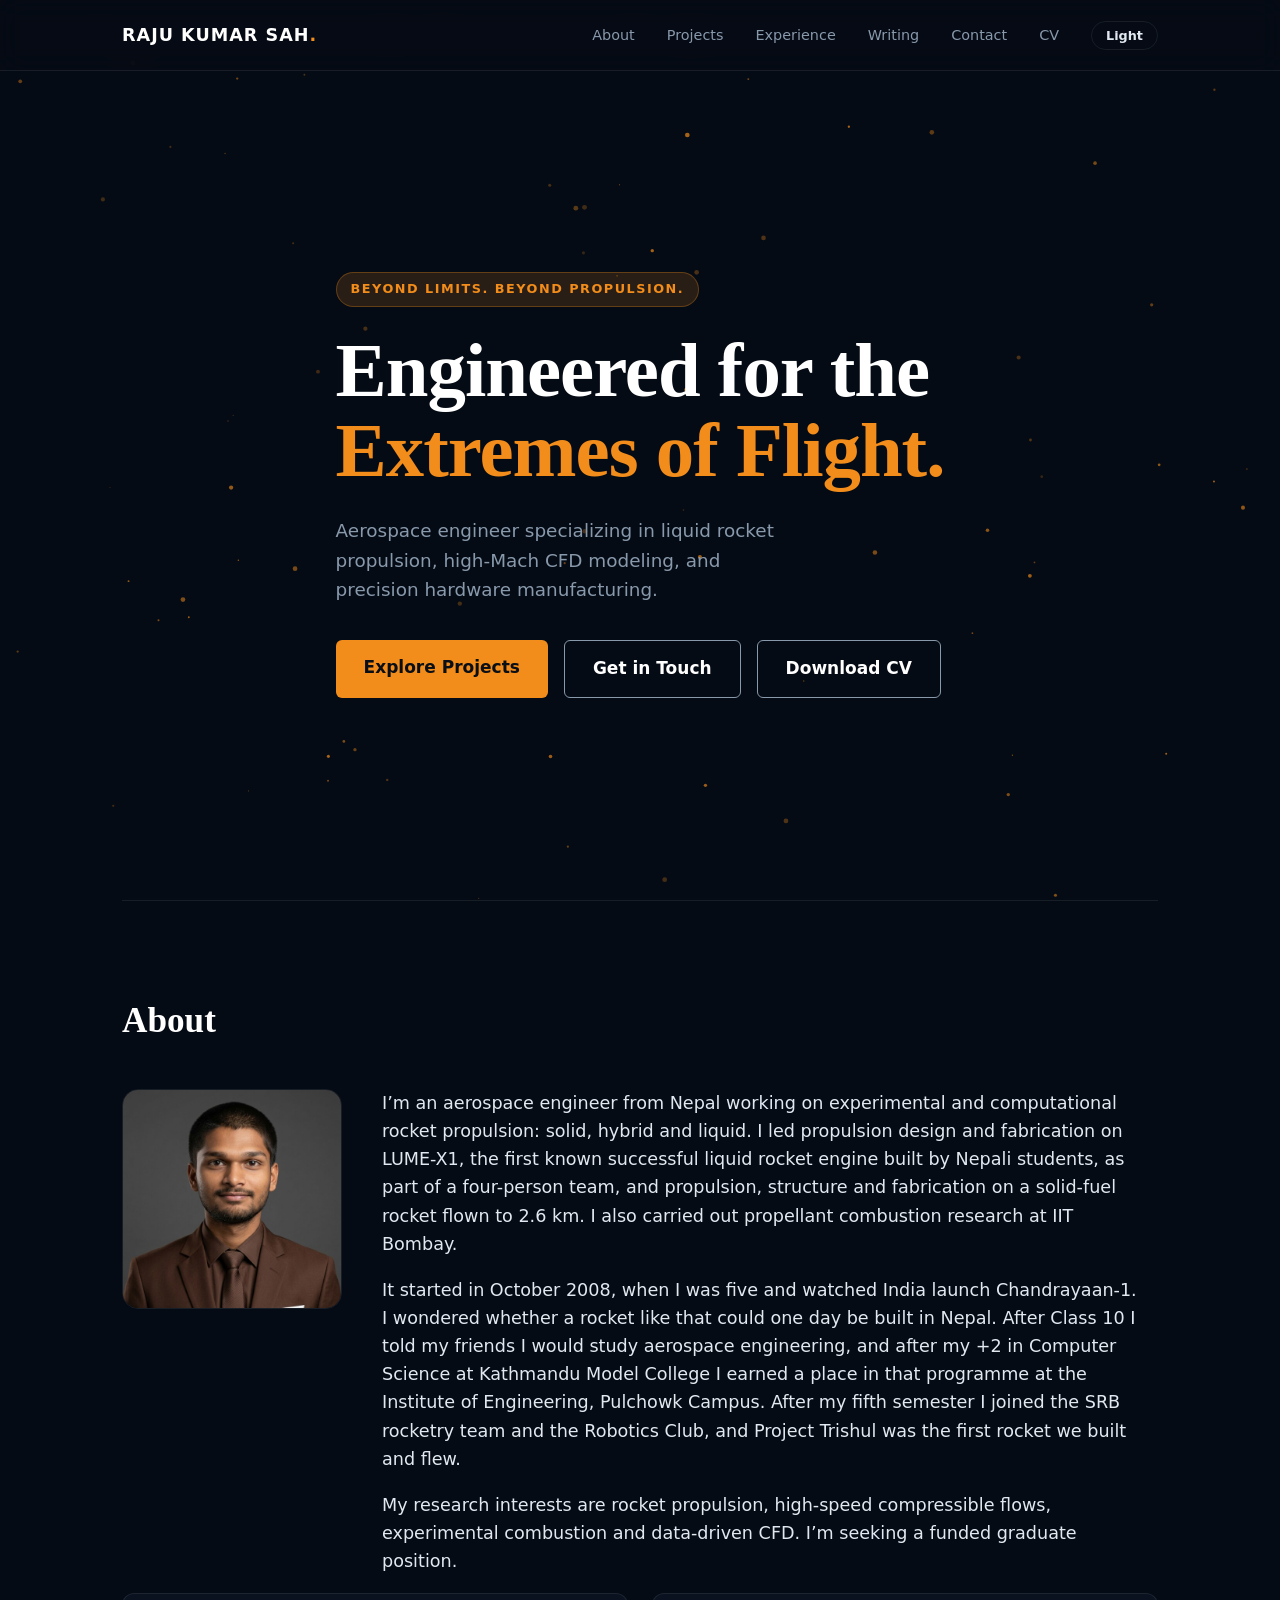
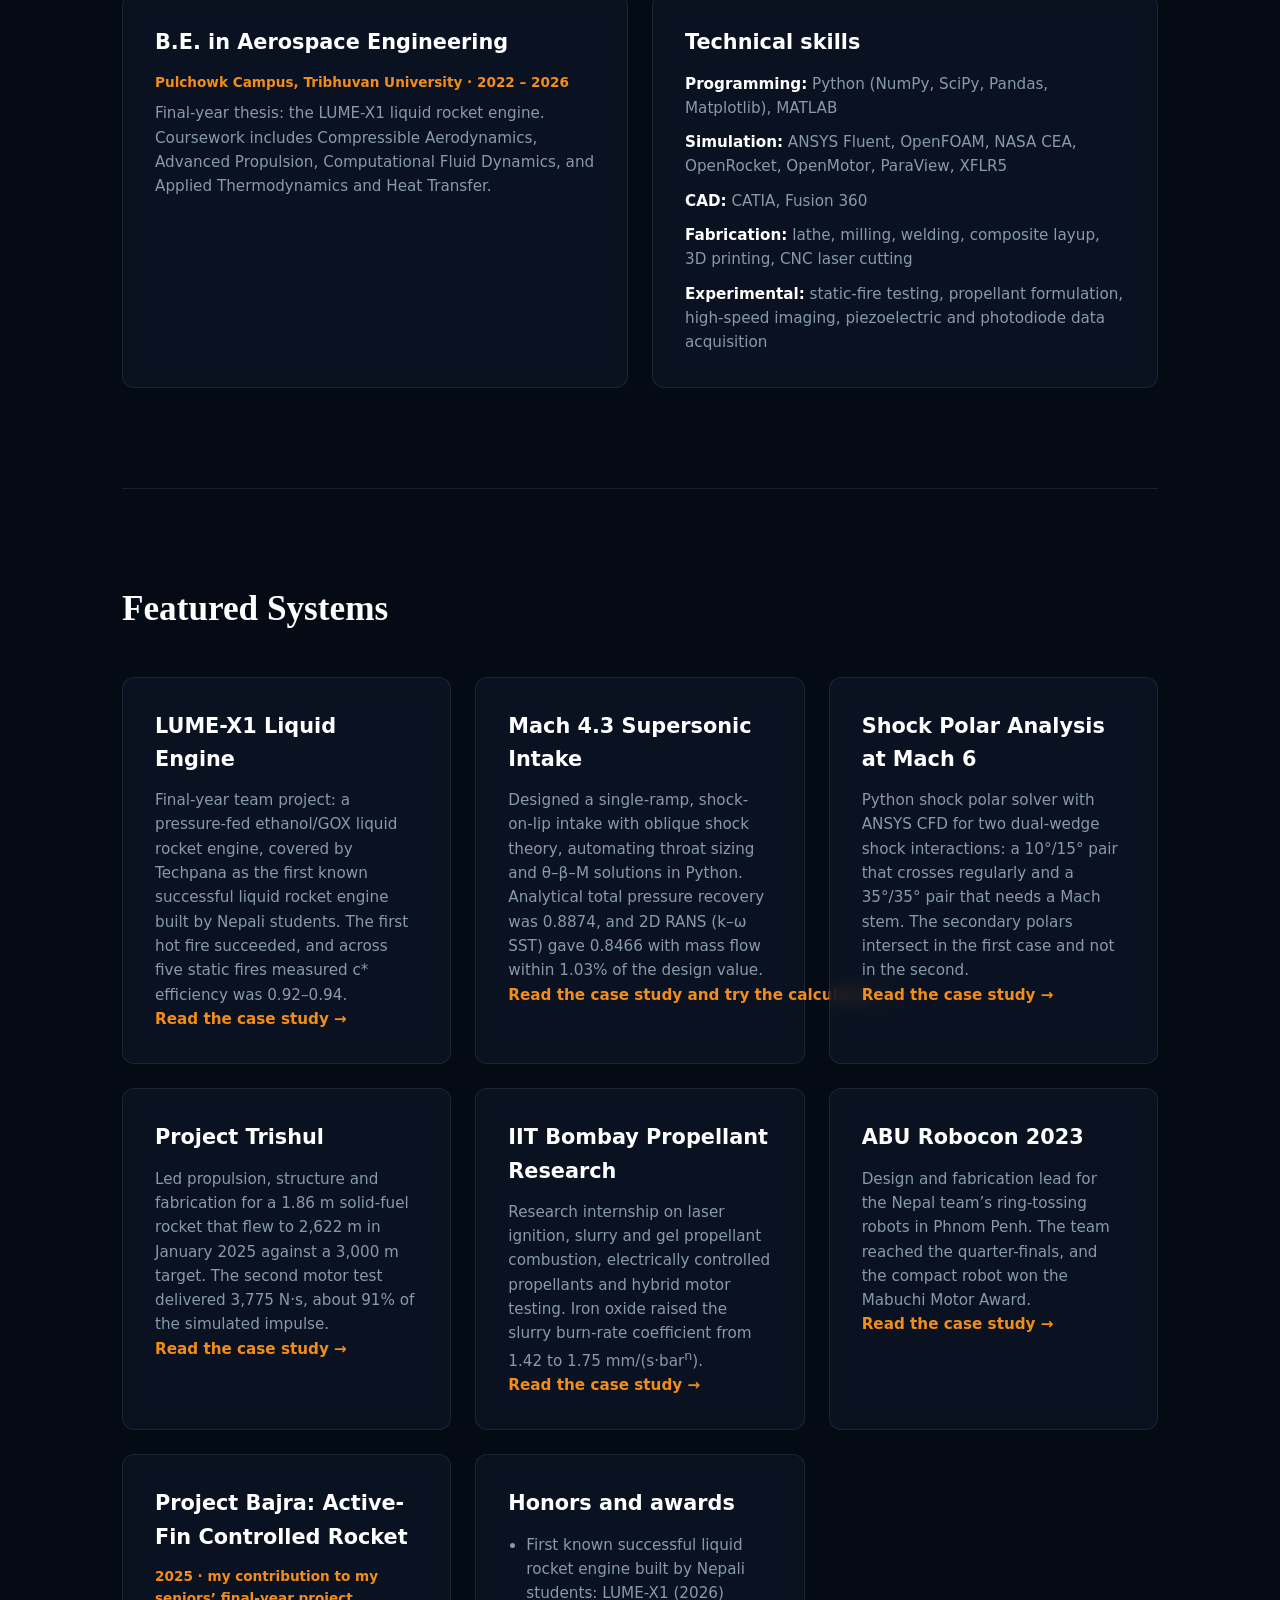
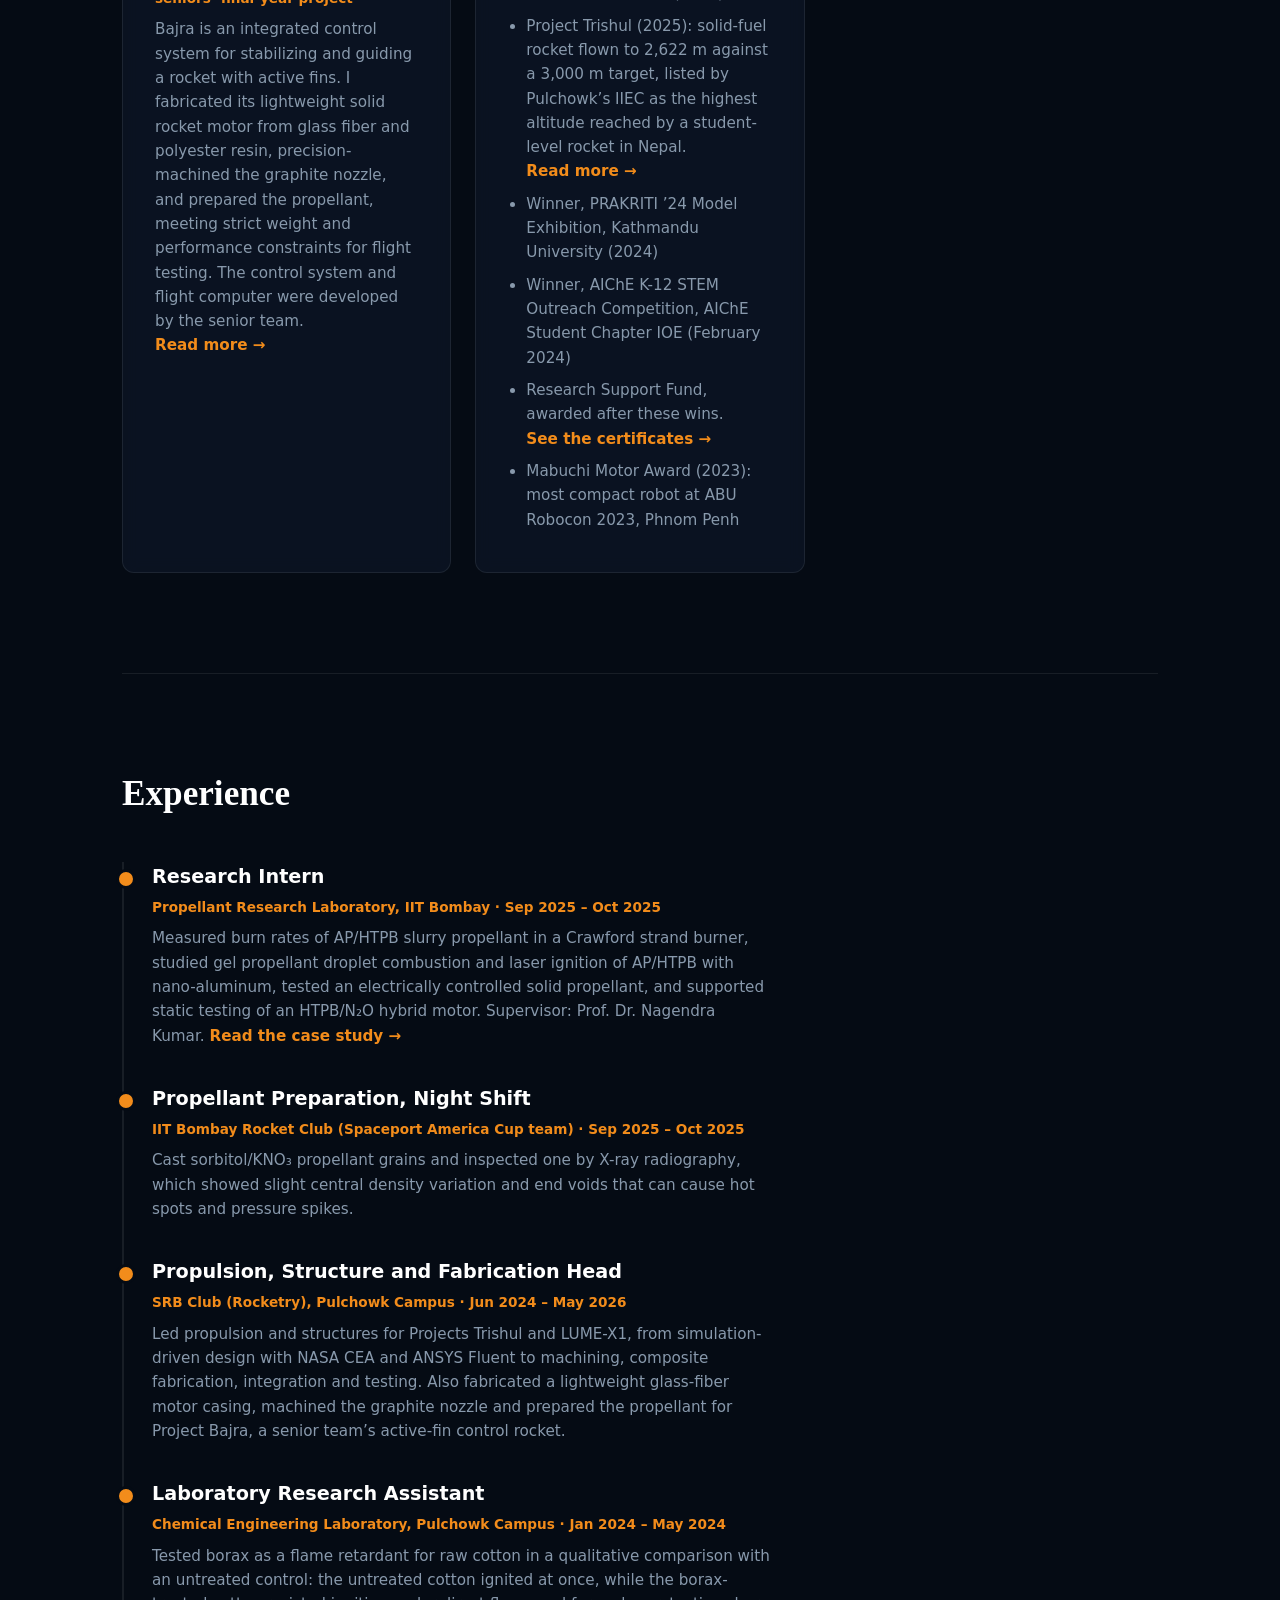
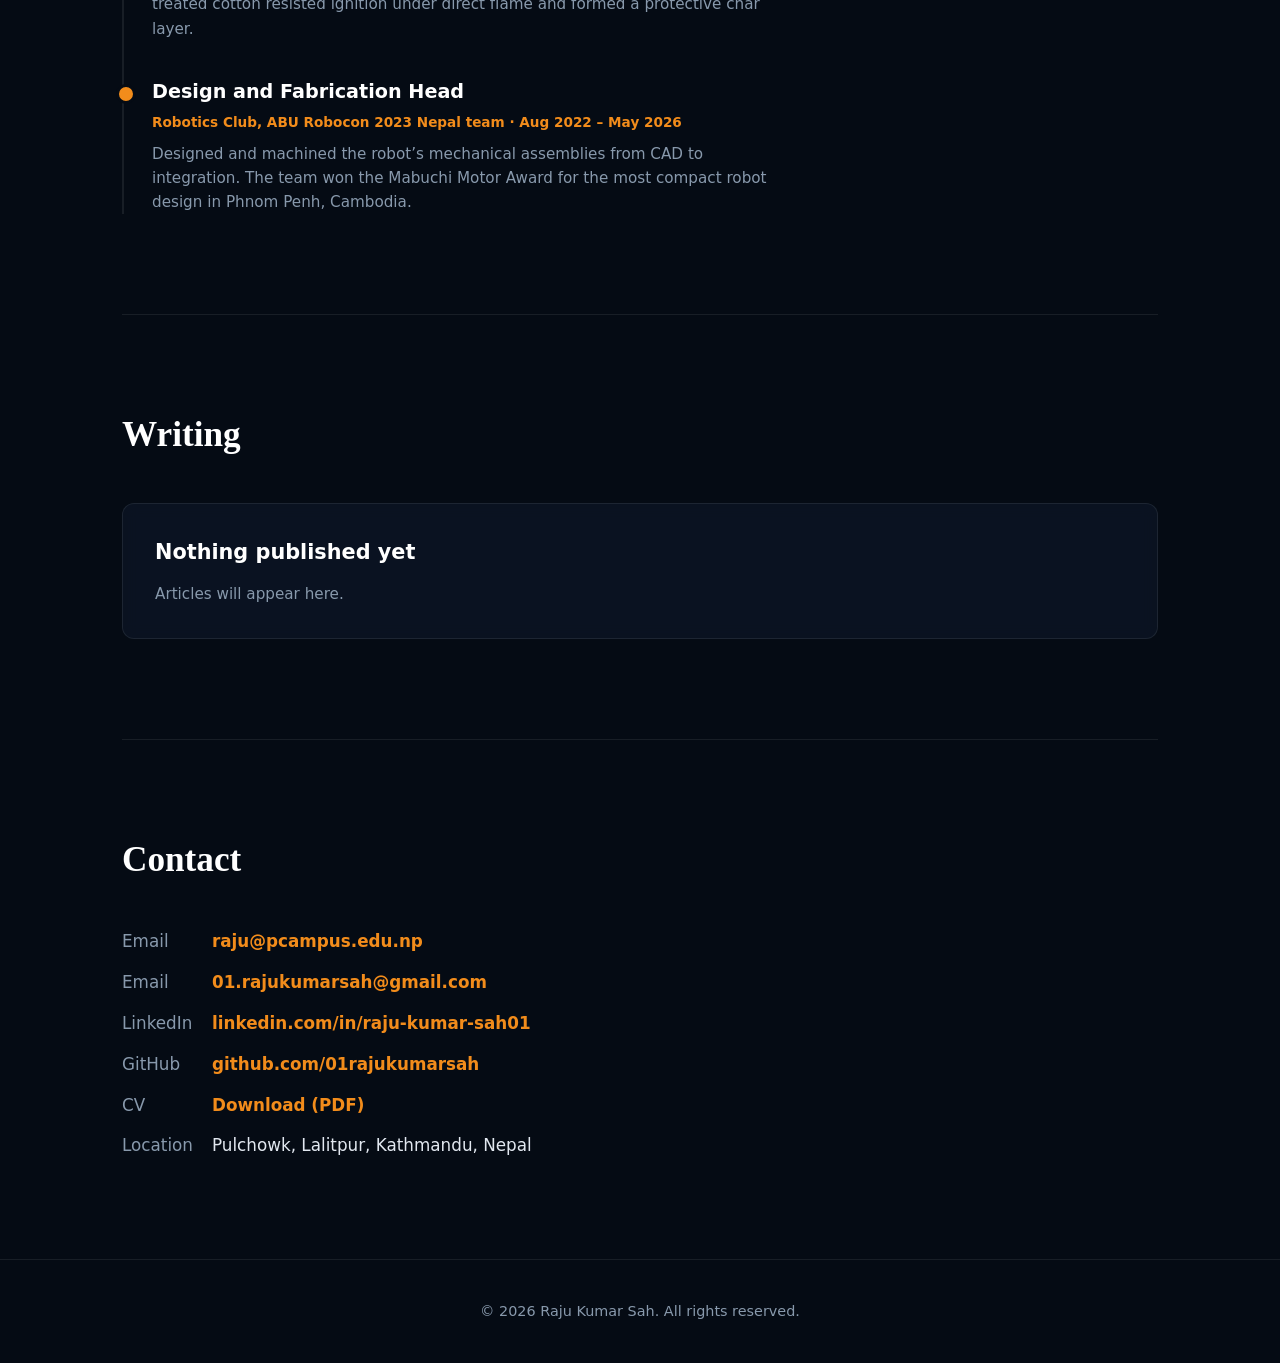
==== commit c0ad6727: "Add files via upload" ====
--- a/index.html
+++ b/index.html
@@ -48,10 +48,13 @@
 
     <section id="about">
       <h2>About</h2>
+      <div class="about-wrap">
+        <img class="portrait" src="/assets/raju-kumar-sah.jpg" alt="Portrait of Raju Kumar Sah" width="220" height="220">
       <div class="about-text">
         <p>I’m an aerospace engineer from Nepal working on experimental and computational rocket propulsion: solid, hybrid and liquid. I led propulsion design and fabrication on LUME-X1, the first known successful liquid rocket engine built by Nepali students, as part of a four-person team, and propulsion, structure and fabrication on a solid-fuel rocket flown to 2.6 km. I also carried out propellant combustion research at IIT Bombay.</p>
         <p>It started in October 2008, when I was five and watched India launch Chandrayaan-1. I wondered whether a rocket like that could one day be built in Nepal. After Class 10 I told my friends I would study aerospace engineering, and after my +2 in Computer Science at Kathmandu Model College I earned a place in that programme at the Institute of Engineering, Pulchowk Campus. After my fifth semester I joined the SRB rocketry team and the Robotics Club, and Project Trishul was the first rocket we built and flew.</p>
         <p>My research interests are rocket propulsion, high-speed compressible flows, experimental combustion and data-driven CFD. I’m seeking a funded graduate position.</p>
+      </div>
       </div>
       <div class="grid">
         <div class="card">
@@ -106,7 +109,7 @@
           <h3>Honors and awards</h3>
           <ul class="award-list">
             <li>First known successful liquid rocket engine built by Nepali students: LUME-X1 (2026)</li>
-            <li>Project Trishul (2025): solid-fuel rocket flown to 2,622 m against a 3,000 m target</li>
+            <li>Project Trishul (2025): solid-fuel rocket flown to 2,622 m against a 3,000 m target, listed by Pulchowk’s IIEC as the highest altitude reached by a student-level rocket in Nepal. <a class="more" href="/work/trishul.html">Read more →</a></li>
             <li>Winner, PRAKRITI ’24 Model Exhibition, Kathmandu University (2024)</li>
             <li>Winner, AIChE K-12 STEM Outreach Competition, AIChE Student Chapter IOE (February 2024)</li>
             <li>Research Support Fund, awarded after these wins. <a class="more" href="/work/awards.html">See the certificates →</a></li>
--- a/css/style.css
+++ b/css/style.css
@@ -76,6 +76,9 @@
   .card .meta{display:block;color:var(--accent);font-size:.85rem;font-weight:600;margin-bottom:8px}
 
   /* About */
+  .about-wrap{display:flex;gap:40px;align-items:flex-start;flex-wrap:wrap}
+  .about-wrap .about-text{flex:1 1 420px;min-width:0}
+  .portrait{width:220px;height:220px;flex:0 0 auto;border-radius:16px;object-fit:cover;object-position:50% 15%;border:1px solid var(--border)}
   .about-text{max-width:68ch;font-size:1.1rem;color:var(--text)}
   .about-text p{margin:0 0 18px}
 
